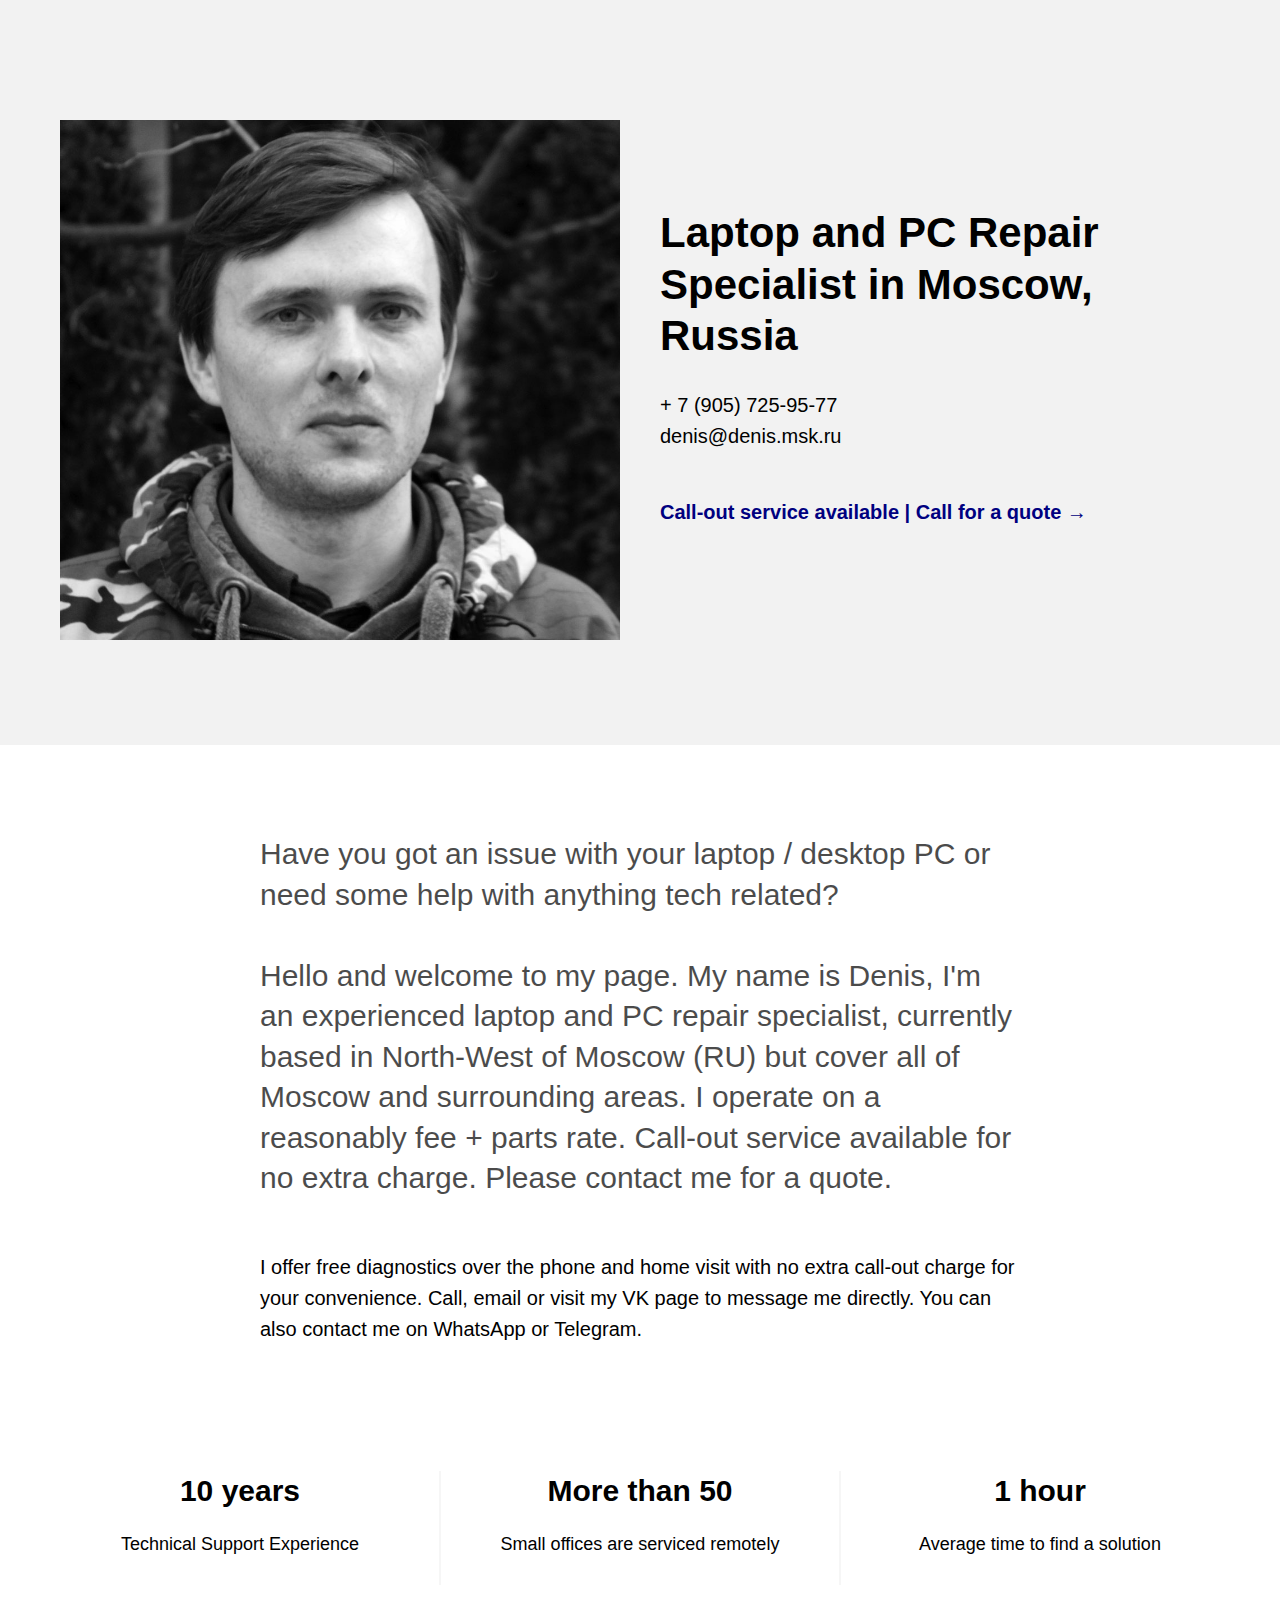
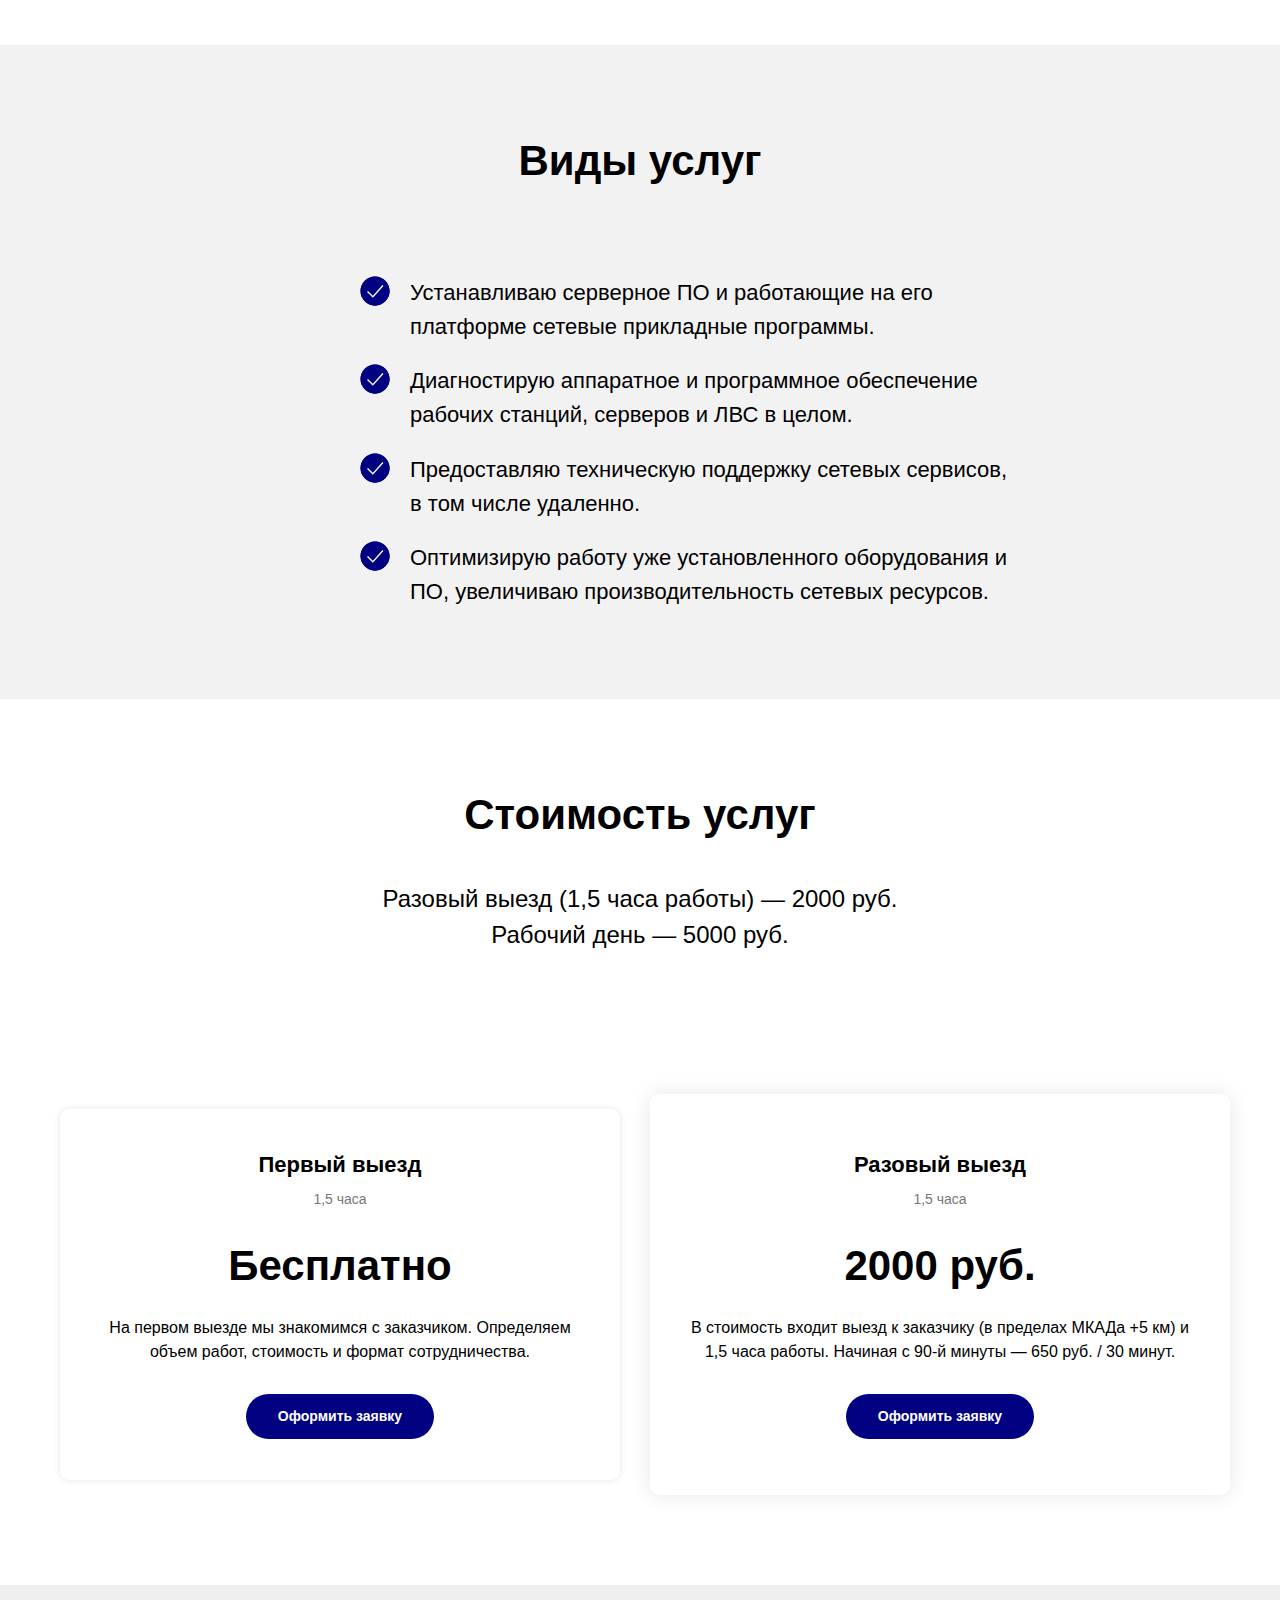
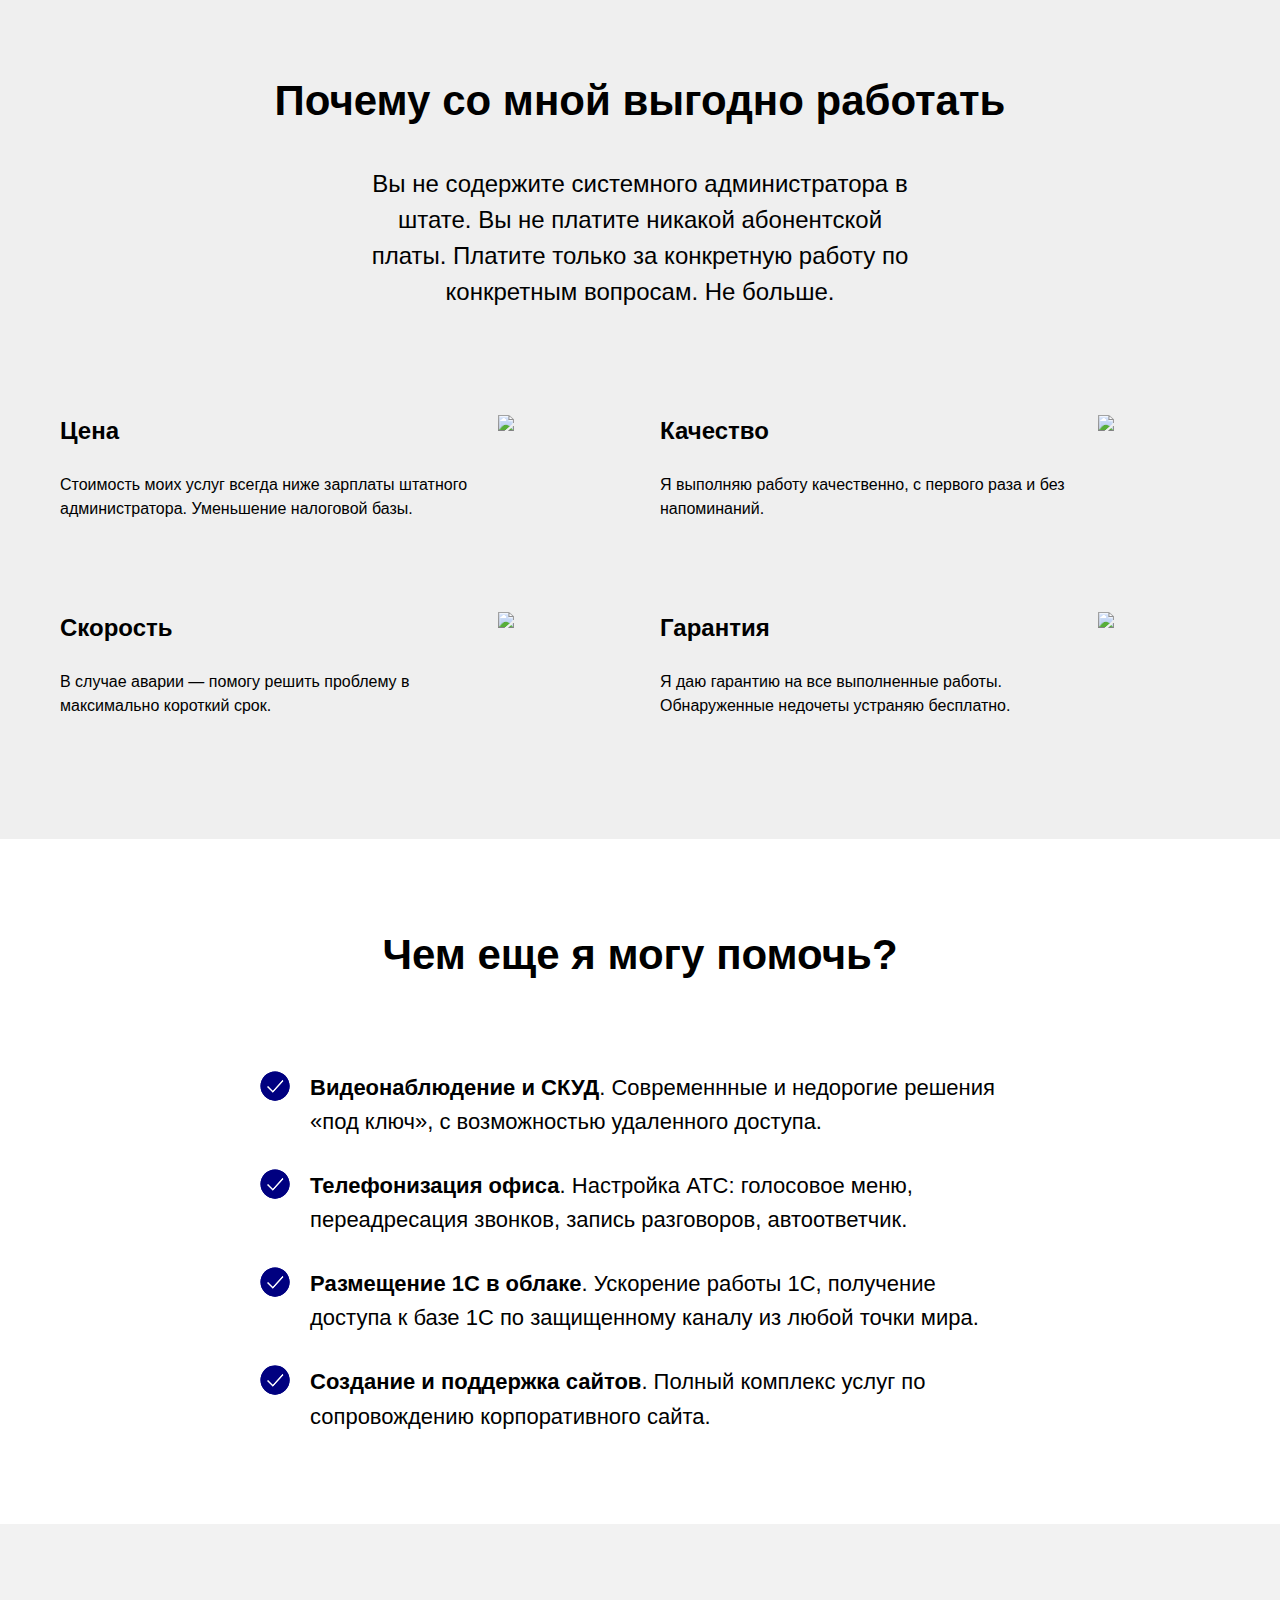
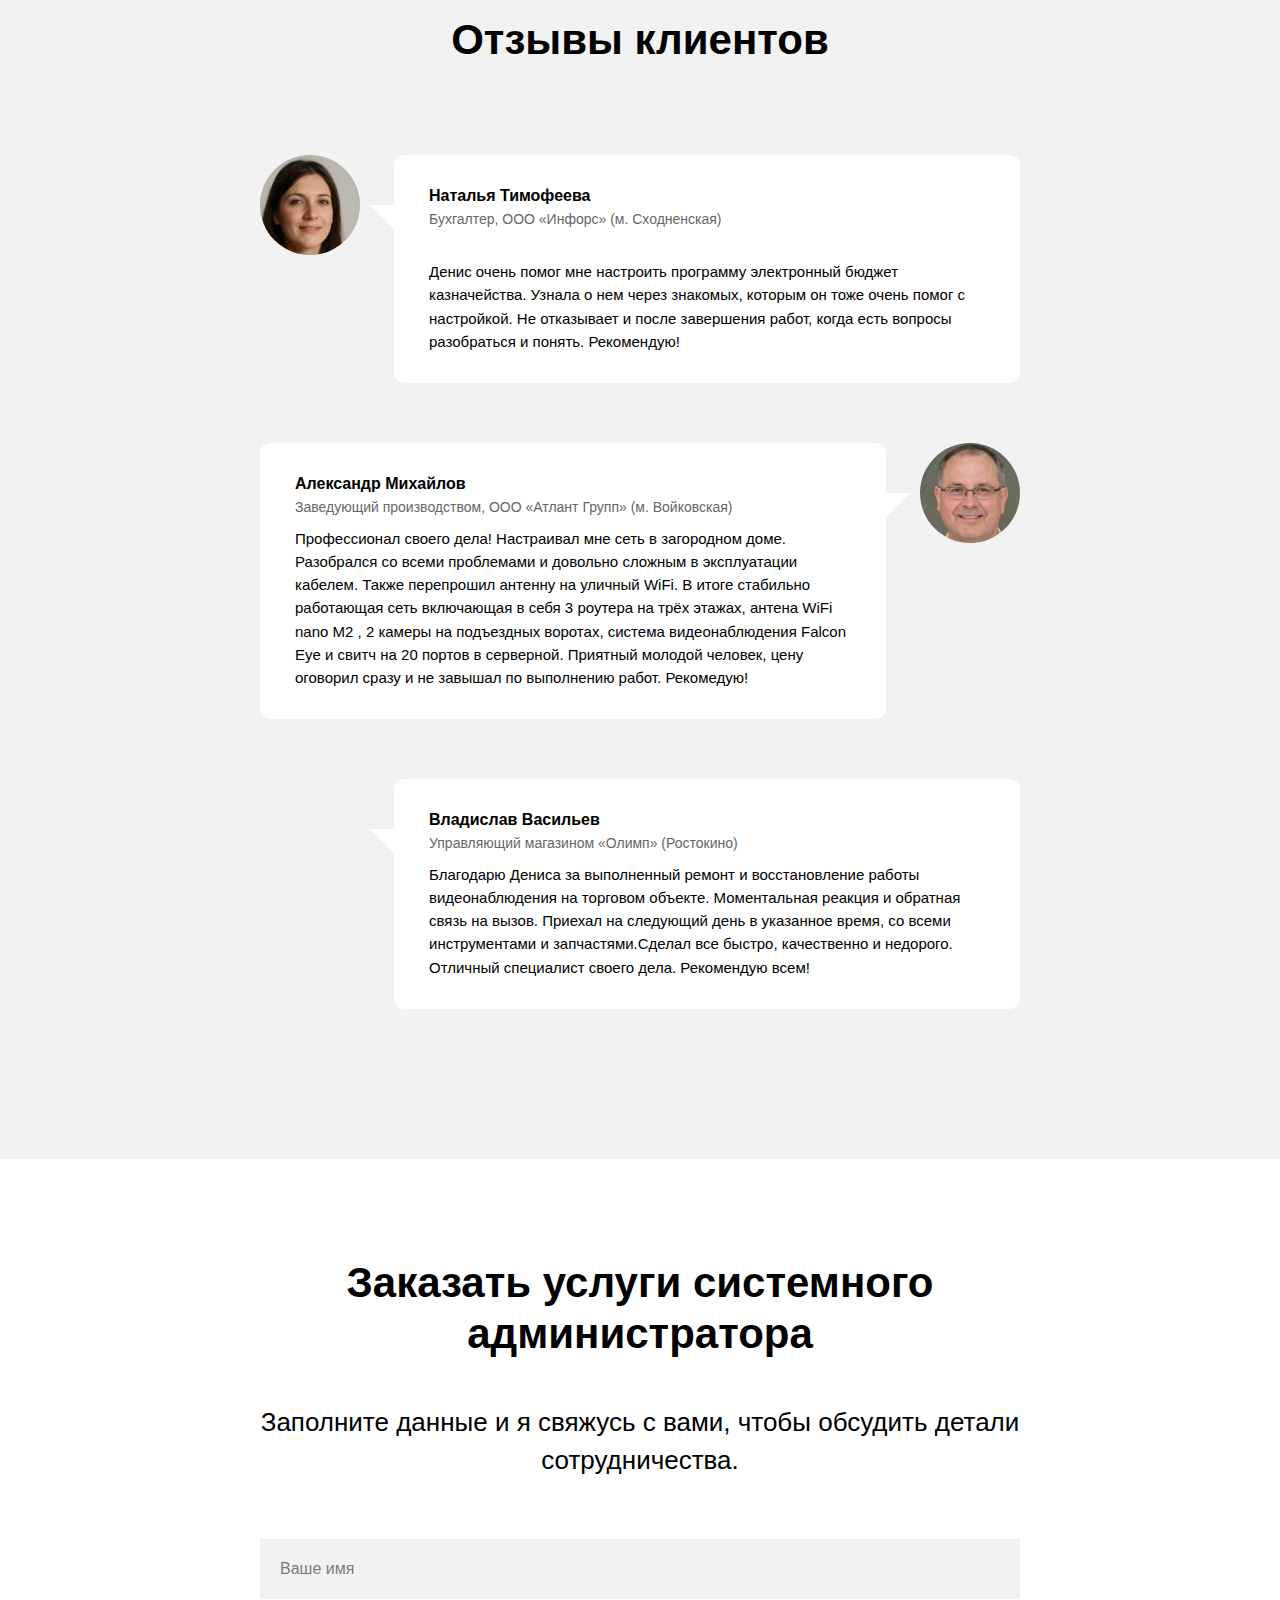
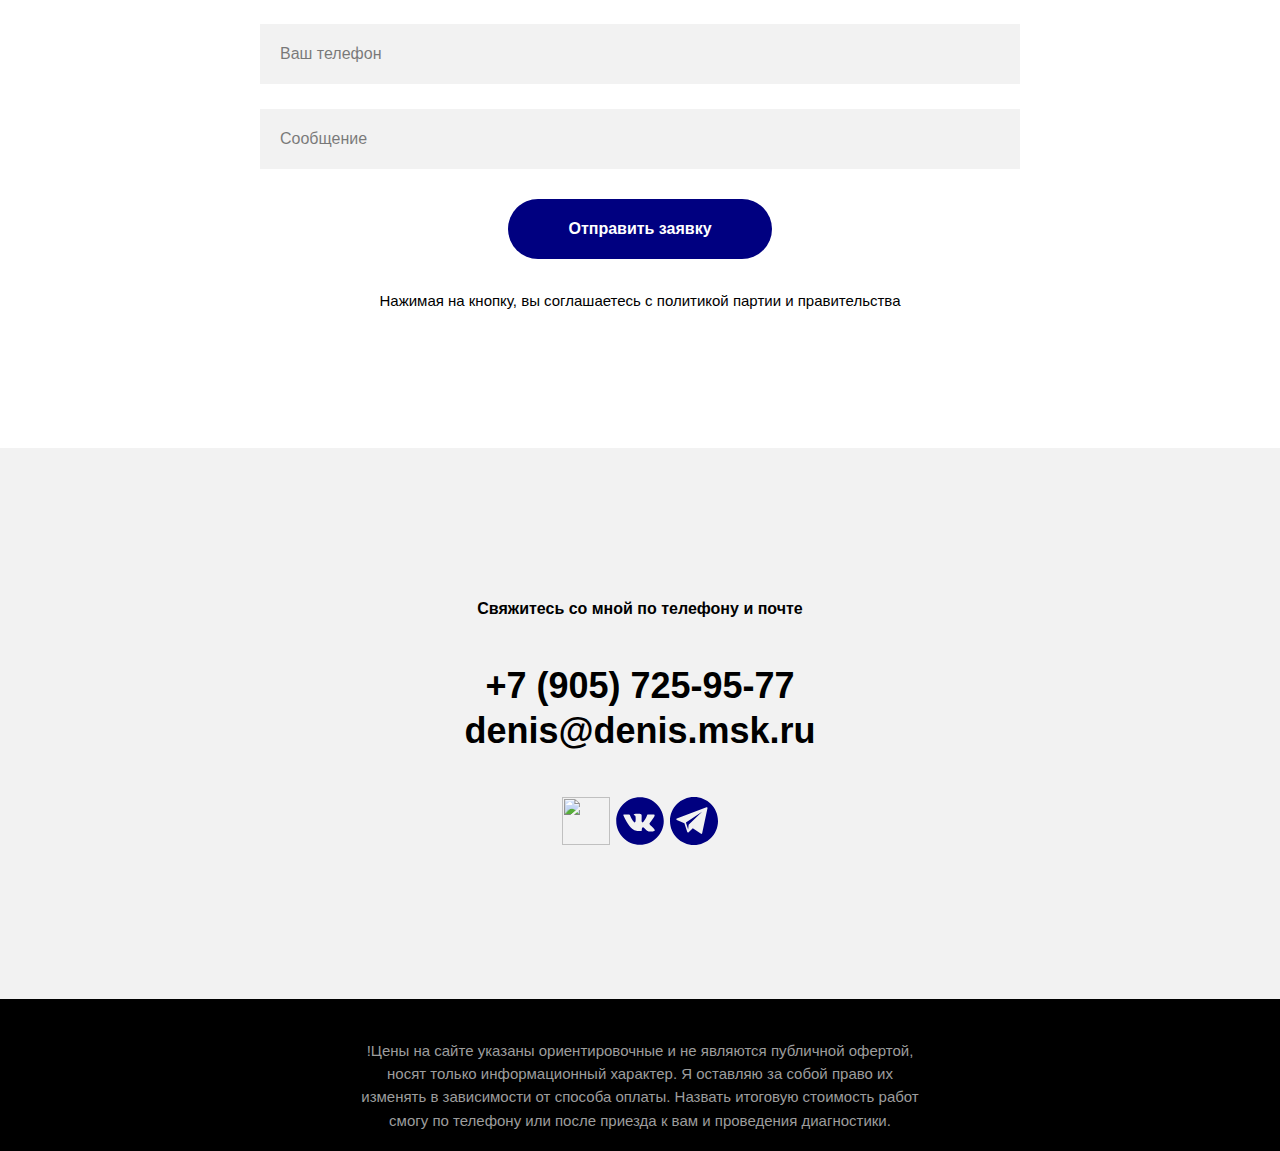
==== en/index.html @ 67f8041a "Update index.html" ====
<!DOCTYPE html>

<head>
  <meta charset="UTF-8">
  <meta http-equiv="Content-Type" content="text/html; charset=UTF-8">
  <meta name="viewport" content="width=device-width, initial-scale=1.0">
  <!--metatextblock-->
  <title>Laptop and PC Repair Specialist in Moscow, Russia</title>
  <meta name="description" content="Услуги системного администратора в Москве">
  <meta property="og:url" content="https://denis.msk.ru/">
  <meta property="og:title" content="Laptop and PC Repair Specialist in Moscow, Russia">
  <meta property="og:description" content="Your trustworthy computer repair specialist">
  <meta property="og:type" content="website">
  <meta property="og:image" content="/img/504xface.jpg">
  <link rel="canonical" href="https://denis.msk.ru/">
  <!--/metatextblock-->
  <meta property="fb:app_id" content="257953674358265">
  <meta name="format-detection" content="telephone=no">
  <meta http-equiv="x-dns-prefetch-control" content="on">
  <link rel="dns-prefetch" href="https://denis.msk.ru/">

  <link rel="shortcut icon" href="/img/favicon.ico" type="image/x-icon">
  <link rel="apple-touch-icon" sizes="57x57" href="/img/apple-icon-57x57.png">
  <link rel="apple-touch-icon" sizes="60x60" href="/img/apple-icon-60x60.png">
  <link rel="apple-touch-icon" sizes="72x72" href="/img/apple-icon-72x72.png">
  <link rel="apple-touch-icon" sizes="76x76" href="/img/apple-icon-76x76.png">
  <link rel="apple-touch-icon" sizes="114x114" href="/img/apple-icon-114x114.png">
  <link rel="apple-touch-icon" sizes="120x120" href="/img/apple-icon-120x120.png">
  <link rel="apple-touch-icon" sizes="144x144" href="/img/apple-icon-144x144.png">
  <link rel="apple-touch-icon" sizes="152x152" href="/img/apple-icon-152x152.png">
  <link rel="apple-touch-icon" sizes="180x180" href="/img/apple-icon-180x180.png">
  <link rel="icon" type="image/png" sizes="192x192"  href="/img/android-icon-192x192.png">
  <link rel="icon" type="image/png" sizes="32x32" href="/img/favicon-32x32.png">
  <link rel="icon" type="image/png" sizes="96x96" href="/img/favicon-96x96.png">
  <link rel="icon" type="image/png" sizes="16x16" href="/img/favicon-16x16.png">
  <link rel="manifest" href="/img/manifest.json">
  <meta name="msapplication-TileColor" content="#ffffff">
  <meta name="msapplication-TileImage" content="/img/ms-icon-144x144.png">
  <meta name="theme-color" content="#ffffff">
  <!-- Assets -->
  <link rel="stylesheet" href="/css/grid-3.0.min.css" type="text/css" media="all">
  <link rel="stylesheet" href="/css/blocks-2.12.css" type="text/css" media="all">
  <link rel="stylesheet" href="/css/animation-1.0.min.css" type="text/css" media="all">
  <link rel="stylesheet" href="/css/css.css" type="text/css" media="all">


</head>

<body class="t-body" style="margin: 0px;">
  <!--allrecords-->
  <div id="allrecords" class="t-records" data-hook="blocks-collection-content-node" data-blocks-animationoff="yes">
    <div id="rec157901418" class="r t-rec t-rec_pt_120 t-rec_pb_105" style="padding-top:120px;padding-bottom:105px;background-color:#f2f2f2; " data-record-type="480" data-bg-color="#f2f2f2">
      <!-- T480 -->
      <div style="width: 0; height: 0; overflow: hidden;">
        <div class="t480__sizer t-col t-col_6" data-auto-correct-mobile-width="false" style="height:55vh;"></div>
      </div>
      <div class="t480">
        <div class="t-container">
          <div class="t480__top t480__col t-col t-col_6 ">
            <div class="t480__blockimg t-bgimg loaded" data-original="/img/face.jpg" bgimgfield="img" style="background-image: url(&quot;/img/face.jpg&quot;); height: 520px;" src=""></div>
          </div>
          <div class="t480__col t-col t-col_6 ">
            <div class="t480__textwrapper t-align_left" style="height:55vh;">
              <div class="t480__content t-valign_middle">
                <div class="t480__title t-title t-title_xs " field="title" style="color:#000000;">Laptop and PC Repair Specialist in Moscow, Russia</div>
                <div class="t480__descr t-descr t-descr_md " field="descr" style="color:#000000;">+ 7 (905) 725-95-77
                  <br>denis@denis.msk.ru
                  <br>
                </div>
                <div class="t480__btn-container">
                  <div class="t480__btntext-wrapper"> <a href="#form" target="" class="t-btntext " style="color:#000080;">Call-out service available | Call for a quote</a> </div>
                </div>
              </div>
            </div>
          </div>
        </div>
      </div>
    </div>
    <div id="rec157901420" class="r t-rec t-rec_pt_90 t-rec_pb_45" style="padding-top:90px;padding-bottom:45px; " data-record-type="127">
      <!-- T119 -->
      <div class="t119">
        <div class="t-container ">
          <div class="t-col t-col_8 t-prefix_2">
            <div class="t119__preface t-descr t-opacity_70" style="opacity:0.70;" field="text">Have you got an issue with your laptop / desktop PC or need some help with anything tech related?<br><br>
              Hello and welcome to my page. My name is Denis, I'm an experienced laptop and PC repair specialist, сurrently based in North-West of Moscow (RU) but cover all of Moscow and surrounding areas.
              I operate on a reasonably fee + parts rate. Call-out service available for no extra charge. Please contact me for a quote.</div>
          </div>
        </div>
      </div>
    </div>
    <div id="rec157901421" class="r t-rec t-rec_pt_0 t-rec_pb_60" style="padding-top:0px;padding-bottom:60px; " data-record-type="106">
      <!-- T004 -->
      <div class="t004">
        <div class="t-container ">
          <div class="t-col t-col_8 t-prefix_2">
            <div field="text" class="t-text t-text_md " style=""> I offer free diagnostics over the phone and home visit with no extra call-out charge for your convenience.
              Call, email or visit my VK page to message me directly. You can also contact me on WhatsApp or Telegram.
              <br>
            </div>
          </div>
        </div>
      </div>
    </div>
    <div id="rec157901422" class="r t-rec t-rec_pt_60 t-rec_pb_60" style="padding-top:60px;padding-bottom:60px; " data-record-type="498">
      <!-- t498 -->
      <style type="text/css">
        @media screen and (max-width: 960px) {
          #rec157901422 .t498__line {
            height: ;
          }
        }
      </style>
      <div class="t498">
        <div class="t-container">
          <div class="t498__col t-col t-col_4 t-item" style="height: 114px;">
            <div class="t498__col-wrapper_fisrt t498__col-wrapper">
              <div class="t498__title t-name t-name_xl" style="font-size:30px;" field="title">10 years</div>
              <div class="t498__descr t-descr t-descr_sm" style="" field="descr">Technical Support Experience
                <br>
              </div>
            </div>
          </div>
          <div class="t498__col t-col t-col_4 t-item" style="height: 114px;">
            <div class="t498__line" style="width: ; background: ;"></div>
            <div class=" t498__col-wrapper">
              <div class="t498__title t-name t-name_xl" style="font-size:30px;" field="title2">More than 50</div>
              <div class="t498__descr t-descr t-descr_sm" style="" field="descr2">Small offices are serviced remotely
                <br>
              </div>
            </div>
          </div>
          <div class="t498__col t-col t-col_4 t-item" style="height: 114px;">
            <div class="t498__line" style="width: ; background: ;"></div>
            <div class=" t498__col-wrapper">
              <div class="t498__title t-name t-name_xl" style="font-size:30px;" field="title3">1 hour</div>
              <div class="t498__descr t-descr t-descr_sm" style="" field="descr3">Average time to find a solution
                <br>
              </div>
            </div>
          </div>
        </div>
      </div>
    </div>
    <div id="rec157901423" class="r t-rec t-rec_pt_90 t-rec_pb_90" style="padding-top:90px;padding-bottom:90px;background-color:#f2f2f2; " data-record-type="508" data-bg-color="#f2f2f2">
      <!-- t508 -->
      <div class="t508">
        <div class="t-section__container t-container">
          <div class="t-col t-col_12">
            <div class="t-section__topwrapper t-align_center">
              <div class="t-section__title t-title t-title_xs" field="btitle">Виды услуг</div>
            </div>
          </div>
        </div>
        <div class="t-container">
          <div class="t-col t-col_7 t-prefix_3 t-item">
            <div class="t-cell t-valign_top">
              <svg class="t508__checkmark" style="width:30px; height:30px;" fill="#000080" xmlns="http://www.w3.org/2000/svg" viewBox="0 0 100 100">
                <path d="M50.2 1.9C23.5 1.9 1.7 23.7 1.7 50.4s21.8 48.5 48.5 48.5 48.4-21.8 48.5-48.5c0-26.7-21.8-48.5-48.5-48.5zm-7.3 71.4L22.7 53.2l4.2-4.3 15.8 15.7 32.1-35.4 4.4 4-36.3 40.1z"></path>
                <path d="M50.2 1.9C23.5 1.9 1.7 23.7 1.7 50.4s21.8 48.5 48.5 48.5 48.4-21.8 48.5-48.5c0-26.7-21.8-48.5-48.5-48.5zm-7.3 71.4L22.7 53.2l4.2-4.3 15.8 15.7 32.1-35.4 4.4 4-36.3 40.1z"></path>
              </svg>
            </div>
            <div class="t508__textwrapper t-cell t-valign_top" style="padding-left:20px;">
              <div class="t-descr t-descr_sm" style="font-size:22px;" field="li_descr__1476889049104">Устанавливаю серверное ПО и работающие на его платформе сетевые прикладные программы.</div>
            </div>
          </div>
          <div class="t-clear t508__separator" style="margin-bottom:20px;"></div>
          <div class="t-col t-col_7 t-prefix_3 t-item">
            <div class="t-cell t-valign_top">
              <svg class="t508__checkmark" style="width:30px; height:30px;" fill="#000080" xmlns="http://www.w3.org/2000/svg" viewBox="0 0 100 100">
                <path d="M50.2 1.9C23.5 1.9 1.7 23.7 1.7 50.4s21.8 48.5 48.5 48.5 48.4-21.8 48.5-48.5c0-26.7-21.8-48.5-48.5-48.5zm-7.3 71.4L22.7 53.2l4.2-4.3 15.8 15.7 32.1-35.4 4.4 4-36.3 40.1z"></path>
                <path d="M50.2 1.9C23.5 1.9 1.7 23.7 1.7 50.4s21.8 48.5 48.5 48.5 48.4-21.8 48.5-48.5c0-26.7-21.8-48.5-48.5-48.5zm-7.3 71.4L22.7 53.2l4.2-4.3 15.8 15.7 32.1-35.4 4.4 4-36.3 40.1z"></path>
              </svg>
            </div>
            <div class="t508__textwrapper t-cell t-valign_top" style="padding-left:20px;">
              <div class="t-descr t-descr_sm" style="font-size:22px;" field="li_descr__1476889075209">Диагностирую аппаратное и программное обеспечение рабочих станций, серверов и ЛВС в целом.</div>
            </div>
          </div>
          <div class="t-clear t508__separator" style="margin-bottom:20px;"></div>
          <div class="t-col t-col_7 t-prefix_3 t-item">
            <div class="t-cell t-valign_top">
              <svg class="t508__checkmark" style="width:30px; height:30px;" fill="#000080" xmlns="http://www.w3.org/2000/svg" viewBox="0 0 100 100">
                <path d="M50.2 1.9C23.5 1.9 1.7 23.7 1.7 50.4s21.8 48.5 48.5 48.5 48.4-21.8 48.5-48.5c0-26.7-21.8-48.5-48.5-48.5zm-7.3 71.4L22.7 53.2l4.2-4.3 15.8 15.7 32.1-35.4 4.4 4-36.3 40.1z"></path>
                <path d="M50.2 1.9C23.5 1.9 1.7 23.7 1.7 50.4s21.8 48.5 48.5 48.5 48.4-21.8 48.5-48.5c0-26.7-21.8-48.5-48.5-48.5zm-7.3 71.4L22.7 53.2l4.2-4.3 15.8 15.7 32.1-35.4 4.4 4-36.3 40.1z"></path>
              </svg>
            </div>
            <div class="t508__textwrapper t-cell t-valign_top" style="padding-left:20px;">
              <div class="t-descr t-descr_sm" style="font-size:22px;" field="li_descr__1476889079427">Предоставляю техническую поддержку сетевых сервисов, в том числе удаленно.</div>
            </div>
          </div>
          <div class="t-clear t508__separator" style="margin-bottom:20px;"></div>
          <div class="t-col t-col_7 t-prefix_3 t-item">
            <div class="t-cell t-valign_top">
              <svg class="t508__checkmark" style="width:30px; height:30px;" fill="#000080" xmlns="http://www.w3.org/2000/svg" viewBox="0 0 100 100">
                <path d="M50.2 1.9C23.5 1.9 1.7 23.7 1.7 50.4s21.8 48.5 48.5 48.5 48.4-21.8 48.5-48.5c0-26.7-21.8-48.5-48.5-48.5zm-7.3 71.4L22.7 53.2l4.2-4.3 15.8 15.7 32.1-35.4 4.4 4-36.3 40.1z"></path>
                <path d="M50.2 1.9C23.5 1.9 1.7 23.7 1.7 50.4s21.8 48.5 48.5 48.5 48.4-21.8 48.5-48.5c0-26.7-21.8-48.5-48.5-48.5zm-7.3 71.4L22.7 53.2l4.2-4.3 15.8 15.7 32.1-35.4 4.4 4-36.3 40.1z"></path>
              </svg>
            </div>
            <div class="t508__textwrapper t-cell t-valign_top" style="padding-left:20px;">
              <div class="t-descr t-descr_sm" style="font-size:22px;" field="li_descr__1476889085397">Оптимизирую работу уже установленного оборудования и ПО, увеличиваю производительность сетевых ресурсов.</div>
            </div>
          </div>
        </div>
      </div>
    </div>
    <div id="rec157901424" class="r t-rec t-rec_pt_90 t-rec_pb_90" style="padding-top:90px;padding-bottom:90px; " data-animationappear="off" data-record-type="599">
      <!-- T599 -->
      <div class="t599">
        <div class="t-section__container t-container">
          <div class="t-col t-col_12">
            <div class="t-section__topwrapper t-align_center">
              <div class="t-section__title t-title t-title_xs" field="btitle">Стоимость услуг</div>
              <div class="t-section__descr t-descr t-descr_xl t-margin_auto" field="bdescr">Разовый выезд (1,5 часа работы) — 2000 руб.
                <br>Рабочий день — 5000 руб.
                <br>
                <br>
              </div>
            </div>
          </div>
        </div>
        <div class="t-container t599__withfeatured">
          <div class="t599__col t-col t-col_6 t-align_center ">
            <div class="t599__content" style="border: 1px solid #ffffff; background-color: #ffffff; border-radius: 9px;box-shadow: 0px 0px 7px 0px rgba(0, 0, 0, 0.10);">
              <div class="t599__title t-name t-name_lg" field="title" style="height: 29px;">Первый выезд</div>
              <div class="t599__subtitle t-descr t-descr_xxs" field="subtitle" style="height: 21px;">1,5 часа
                <br>
              </div>
              <div class="t599__price t-title t-title_xs" field="price" style="height: 51px;">Бесплатно</div>
              <div class="t599__descr t-descr t-descr_xs" field="descr" style="height: 48px;">На первом выезде мы знакомимся с заказчиком. Определяем объем работ, стоимость и формат сотрудничества.
                <br>
              </div>
              <a href="" target="_blank" class="t599__btn t-btn t-btn_sm" style="color:#ffffff;background-color:#000080;border-radius:50px; -moz-border-radius:50px; -webkit-border-radius:50px;">
                <table style="width:100%; height:100%;">
                  <tbody>
                    <tr>
                      <td>Оформить заявку</td>
                    </tr>
                  </tbody>
                </table>
              </a>
            </div>
          </div>
          <div class="t599__col t-col t-col_6 t-align_center t599__featured">
            <div class="t599__content" style="border: 1px solid #ffffff; background-color: #ffffff; border-radius: 9px;box-shadow: 0px 0px 7px 0px rgba(0, 0, 0, 0.10);">
              <div class="t599__title t-name t-name_lg" field="title2" style="height: 29px;">Разовый выезд</div>
              <div class="t599__subtitle t-descr t-descr_xxs" field="subtitle2" style="height: 21px;">1,5 часа
                <br>
              </div>
              <div class="t599__price t-title t-title_xs" field="price2" style="height: 51px;">2000 руб.</div>
              <div class="t599__descr t-descr t-descr_xs" field="descr2" style="height: 48px;">В стоимость входит выезд к заказчику (в пределах МКАДа +5 км) и 1,5 часа работы. Начиная с 90-й минуты — 650 руб. / 30 минут.</div>
              <a href="" target="" class="t599__btn t-btn t-btn_sm" style="color:#ffffff;background-color:#000080;border-radius:50px; -moz-border-radius:50px; -webkit-border-radius:50px;">
                <table style="width:100%; height:100%;">
                  <tbody>
                    <tr>
                      <td>Оформить заявку</td>
                    </tr>
                  </tbody>
                </table>
              </a>
            </div>
          </div>
        </div>
      </div>
      <style type="text/css">
        #rec157901424 .t599__featured .t599__content {
          box-shadow: 0px 0px 20px 0px rgba(0, 0, 0, 0.10) !important;
        }
      </style>
    </div>
    <div id="rec158198290" class="r t-rec t-rec_pt_90 t-rec_pb_120" style="padding-top:90px;padding-bottom:120px;background-color:#efefef; " data-record-type="499" data-bg-color="#efefef">
      <!-- t499 -->
      <div class="t499">
        <div class="t-section__container t-container">
          <div class="t-col t-col_12">
            <div class="t-section__topwrapper t-align_center">
              <div class="t-section__title t-title t-title_xs" field="btitle">Почему со мной выгодно работать</div>
              <div class="t-section__descr t-descr t-descr_xl t-margin_auto" field="bdescr">Вы не содержите системного администратора в штате. Вы не платите никакой абонентской платы. Платите только за конкретную работу по конкретным вопросам. Не больше.</div>
            </div>
          </div>
        </div>
        <div class="t499__container t-container">
          <div class="t499__col t-col t-col_6 t-item"><img src="store_cost.svg" class="t499__img t-img loading" imgfield="li_img__1476970720067">
            <div class="t499__title t-name t-name_xl" style="" field="li_title__1476970720067">Цена</div>
            <div class="t499__blockdescr t-descr t-descr_xs" style="" field="li_descr__1476970720067">Стоимость моих услуг всегда ниже зарплаты штатного администратора. Уменьшение налоговой базы.</div>
          </div>
          <div class="t499__col t-col t-col_6 t-item"><img src="2web_star.svg" class="t499__img t-img loading" imgfield="li_img__1476970706605">
            <div class="t499__title t-name t-name_xl" style="" field="li_title__1476970706605">Качество</div>
            <div class="t499__blockdescr t-descr t-descr_xs" style="" field="li_descr__1476970706605">Я выполняю работу качественно, с первого раза и без напоминаний.</div>
          </div>
          <div class="t-clear t499__separator" style=""></div>
          <div class="t499__col t-col t-col_6 t-item"><img src="2web_speed.svg" class="t499__img t-img loading" imgfield="li_img__1476970709971">
            <div class="t499__title t-name t-name_xl" style="" field="li_title__1476970709971">Скорость</div>
            <div class="t499__blockdescr t-descr t-descr_xs" style="" field="li_descr__1476970709971">В случае аварии — помогу решить проблему в максимально короткий срок.</div>
          </div>
          <div class="t499__col t-col t-col_6 t-item"><img src="guarantee.svg" class="t499__img t-img loading" imgfield="li_img__1476970723554">
            <div class="t499__title t-name t-name_xl" style="" field="li_title__1476970723554">Гарантия</div>
            <div class="t499__blockdescr t-descr t-descr_xs" style="" field="li_descr__1476970723554">Я даю гарантию на все выполненные работы. Обнаруженные недочеты устраняю бесплатно.</div>
          </div>
        </div>
      </div>
    </div>
    <div id="rec157901427" class="r t-rec t-rec_pt_90 t-rec_pb_90" style="padding-top:90px;padding-bottom:90px; " data-record-type="508">
      <!-- t508 -->
      <div class="t508">
        <div class="t-section__container t-container">
          <div class="t-col t-col_12">
            <div class="t-section__topwrapper t-align_center">
              <div class="t-section__title t-title t-title_xs" field="btitle">Чем еще я могу помочь?</div>
            </div>
          </div>
        </div>
        <div class="t-container">
          <div class="t-col t-col_8 t-prefix_2 t-item">
            <div class="t-cell t-valign_top">
              <svg class="t508__checkmark" style="width:30px; height:30px;" fill="#000080" xmlns="http://www.w3.org/2000/svg" viewBox="0 0 100 100">
                <path d="M50.2 1.9C23.5 1.9 1.7 23.7 1.7 50.4s21.8 48.5 48.5 48.5 48.4-21.8 48.5-48.5c0-26.7-21.8-48.5-48.5-48.5zm-7.3 71.4L22.7 53.2l4.2-4.3 15.8 15.7 32.1-35.4 4.4 4-36.3 40.1z"></path>
                <path d="M50.2 1.9C23.5 1.9 1.7 23.7 1.7 50.4s21.8 48.5 48.5 48.5 48.4-21.8 48.5-48.5c0-26.7-21.8-48.5-48.5-48.5zm-7.3 71.4L22.7 53.2l4.2-4.3 15.8 15.7 32.1-35.4 4.4 4-36.3 40.1z"></path>
              </svg>
            </div>
            <div class="t508__textwrapper t-cell t-valign_top" style="padding-left:20px;">
              <div class="t-descr t-descr_sm" style="font-size:22px;" field="li_descr__1476889049104"><strong>Видеонаблюдение и СКУД</strong>. Современнные и недорогие решения «под ключ», с возможностью удаленного доступа.</div>
            </div>
          </div>
          <div class="t-clear t508__separator" style="margin-bottom:30px;"></div>
          <div class="t-col t-col_8 t-prefix_2 t-item">
            <div class="t-cell t-valign_top">
              <svg class="t508__checkmark" style="width:30px; height:30px;" fill="#000080" xmlns="http://www.w3.org/2000/svg" viewBox="0 0 100 100">
                <path d="M50.2 1.9C23.5 1.9 1.7 23.7 1.7 50.4s21.8 48.5 48.5 48.5 48.4-21.8 48.5-48.5c0-26.7-21.8-48.5-48.5-48.5zm-7.3 71.4L22.7 53.2l4.2-4.3 15.8 15.7 32.1-35.4 4.4 4-36.3 40.1z"></path>
                <path d="M50.2 1.9C23.5 1.9 1.7 23.7 1.7 50.4s21.8 48.5 48.5 48.5 48.4-21.8 48.5-48.5c0-26.7-21.8-48.5-48.5-48.5zm-7.3 71.4L22.7 53.2l4.2-4.3 15.8 15.7 32.1-35.4 4.4 4-36.3 40.1z"></path>
              </svg>
            </div>
            <div class="t508__textwrapper t-cell t-valign_top" style="padding-left:20px;">
              <div class="t-descr t-descr_sm" style="font-size:22px;" field="li_descr__1476889075209"><strong>Телефонизация офиса</strong>. Настройка АТС: голосовое меню, переадресация звонков, запись разговоров, автоответчик.</div>
            </div>
          </div>
          <div class="t-clear t508__separator" style="margin-bottom:30px;"></div>
          <div class="t-col t-col_8 t-prefix_2 t-item">
            <div class="t-cell t-valign_top">
              <svg class="t508__checkmark" style="width:30px; height:30px;" fill="#000080" xmlns="http://www.w3.org/2000/svg" viewBox="0 0 100 100">
                <path d="M50.2 1.9C23.5 1.9 1.7 23.7 1.7 50.4s21.8 48.5 48.5 48.5 48.4-21.8 48.5-48.5c0-26.7-21.8-48.5-48.5-48.5zm-7.3 71.4L22.7 53.2l4.2-4.3 15.8 15.7 32.1-35.4 4.4 4-36.3 40.1z"></path>
                <path d="M50.2 1.9C23.5 1.9 1.7 23.7 1.7 50.4s21.8 48.5 48.5 48.5 48.4-21.8 48.5-48.5c0-26.7-21.8-48.5-48.5-48.5zm-7.3 71.4L22.7 53.2l4.2-4.3 15.8 15.7 32.1-35.4 4.4 4-36.3 40.1z"></path>
              </svg>
            </div>
            <div class="t508__textwrapper t-cell t-valign_top" style="padding-left:20px;">
              <div class="t-descr t-descr_sm" style="font-size:22px;" field="li_descr__1476889079427"><strong>Размещение 1С в облаке</strong>. Ускорение работы 1С, получение доступа к базе 1С по защищенному каналу из любой точки мира.</div>
            </div>
          </div>
          <div class="t-clear t508__separator" style="margin-bottom:30px;"></div>
          <div class="t-col t-col_8 t-prefix_2 t-item">
            <div class="t-cell t-valign_top">
              <svg class="t508__checkmark" style="width:30px; height:30px;" fill="#000080" xmlns="http://www.w3.org/2000/svg" viewBox="0 0 100 100">
                <path d="M50.2 1.9C23.5 1.9 1.7 23.7 1.7 50.4s21.8 48.5 48.5 48.5 48.4-21.8 48.5-48.5c0-26.7-21.8-48.5-48.5-48.5zm-7.3 71.4L22.7 53.2l4.2-4.3 15.8 15.7 32.1-35.4 4.4 4-36.3 40.1z"></path>
                <path d="M50.2 1.9C23.5 1.9 1.7 23.7 1.7 50.4s21.8 48.5 48.5 48.5 48.4-21.8 48.5-48.5c0-26.7-21.8-48.5-48.5-48.5zm-7.3 71.4L22.7 53.2l4.2-4.3 15.8 15.7 32.1-35.4 4.4 4-36.3 40.1z"></path>
              </svg>
            </div>
            <div class="t508__textwrapper t-cell t-valign_top" style="padding-left:20px;">
              <div class="t-descr t-descr_sm" style="font-size:22px;" field="li_descr__1476889085397"><strong>Создание и поддержка сайтов</strong>. Полный комплекс услуг по сопровождению корпоративного сайта.</div>
            </div>
          </div>
        </div>
      </div>
    </div>
    <div id="rec157901428" class="r t-rec t-rec_pt_90 t-rec_pb_90" style="padding-top:90px;padding-bottom:90px;background-color:#f2f2f2; " data-record-type="530" data-bg-color="#f2f2f2">
      <!-- t530 -->
      <div class="t530">
        <div class="t-section__container t-container">
          <div class="t-col t-col_12">
            <div class="t-section__topwrapper t-align_center">
              <div class="t-section__title t-title t-title_xs" field="btitle">Отзывы клиентов</div>
            </div>
          </div>
        </div>
        <div class="t530__container t-container">
          <div class="t530__col t-col t-col_8 t-prefix_2">
            <div class="t-cell t-valign_top">
              <div class="t530__bgimg t-bgimg loaded" data-original="/img/person0.jpg" bgimgfield="li_img__1478014691630" style="background-image: url(&quot;/img/person0.jpg&quot;);" src="">
                <div class="t530__bubble-tail" style="border-color: #ffffff #ffffff transparent transparent;"></div>
              </div>
            </div>
            <div class="t530__cell t-cell t-valign_top">
              <div class="t530__bubble t530__bubble_left" style="background: #ffffff; ">
                <div class="t530__name t-name t-name_xs" field="li_title__1478014691630" style=" ">Наталья Тимофеева</div>
                <div class="t530__descr t-descr t-descr_xxs" field="li_descr__1478014691630" style=" ">Бухгалтер, ООО «Инфорс» (м. Сходненская)
                  <br>
                  <br>
                </div>
                <div class="t530__text t-text t-text_xs" field="li_text__1478014691630" style=" ">Денис очень помог мне настроить программу электронный бюджет казначейства. Узнала о нем через знакомых, которым он тоже очень помог с настройкой. Не отказывает и после завершения работ, когда есть вопросы разобраться и понять. Рекомендую!</div>
              </div>
            </div>
          </div>
          <div class="t530__separator t-clear" style=""></div>
          <div class="t530__col t-col t-col_8 t-prefix_2">
            <div class="t530__cell t530__cell_right t-cell t-valign_top">
              <div class="t530__bubble t530__bubble_right" style="background: #ffffff; ">
                <div class="t530__name t-name t-name_xs" field="li_title__1478014727987" style=" ">Александр Михайлов</div>
                <div class="t530__descr t-descr t-descr_xxs" field="li_descr__1478014727987" style=" ">Заведующий производством, ООО «Атлант Групп» (м. Войковская)</div>
                <div class="t530__text t-text t-text_xs" field="li_text__1478014727987" style=" ">Профессионал своего дела! Настраивал мне сеть в загородном доме. Разобрался со всеми проблемами и довольно сложным в эксплуатации кабелем. Также перепрошил антенну на уличный WiFi. В итоге стабильно работающая сеть включающая в себя 3 роутера на трёх этажах, антена WiFi nano M2 , 2 камеры на подъездных воротах, система видеонаблюдения Falcon Eye и свитч на 20 портов в серверной. Приятный молодой человек, цену оговорил сразу и не завышал по выполнению работ. Рекомедую!</div>
              </div>
            </div>
            <div class="t-cell t-valign_top">
              <div class="t530__bgimg t-bgimg loaded" data-original="/img/person1.jpg" bgimgfield="li_img__1478014727987" style="background-image: url(&quot;/img/person1.jpg&quot;);" src="">
                <div class="t530__bubble-tail_right" style="border-color: #ffffff transparent transparent #ffffff;"></div>
              </div>
            </div>
          </div>
          <div class="t530__separator t-clear" style=""></div>
          <div class="t530__col t-col t-col_8 t-prefix_2">
            <div class="t-cell t-valign_top">
              <div class="t530__bgimg t-bgimg loaded" data-original="img/person2.jpg" bgimgfield="li_img__1478014761774" style="background-image: url(&quot;img/person2.jpg&quot;);" src="">
                <div class="t530__bubble-tail" style="border-color: #ffffff #ffffff transparent transparent;"></div>
              </div>
            </div>
            <div class="t530__cell t-cell t-valign_top">
              <div class="t530__bubble t530__bubble_left" style="background: #ffffff; ">
                <div class="t530__name t-name t-name_xs" field="li_title__1478014761774" style=" ">Владислав Васильев</div>
                <div class="t530__descr t-descr t-descr_xxs" field="li_descr__1478014761774" style=" ">Управляющий магазином «Олимп» (Ростокино)
                  <br>
                </div>
                <div class="t530__text t-text t-text_xs" field="li_text__1478014761774" style=" ">Благодарю Дениса за выполненный ремонт и восстановление работы видеонаблюдения на торговом объекте. Моментальная реакция и обратная связь на вызов. Приехал на следующий день в указанное время, со всеми инструментами и запчастями.Сделал все быстро, качественно и недорого. Отличный специалист своего дела. Рекомендую всем!</div>
              </div>
            </div>
          </div>
          <div class="t530__separator t-clear" style=""></div>
        </div>
      </div>
      <style>
        .t-review-social-links {
          line-height: 0px;
        }

        .t-review-social-links__wrapper {
          display: -webkit-box;
          display: -ms-flexbox;
          display: flex;
          -webkit-box-align: center;
          -ms-flex-align: center;
          align-items: center;
          -ms-flex-wrap: wrap;
          flex-wrap: wrap;
          width: auto;
        }

        .t-review-social-links {
          margin-top: 15px;
        }

        .t-review-social-links__item {
          padding: 0px 4px;
        }

        .t-review-social-links__item svg {
          width: 20px;
          height: 20px;
        }

        .t-review-social-links__wrapper_round .t-review-social-links__item svg {
          width: 23px;
          height: 23px;
        }

        .t-review-social-links__item:first-child {
          padding-left: 0px;
        }

        @media screen and (max-width: 960px) {
          .t-review-social-links__item {
            margin-bottom: 3px;
          }
        }

        @media screen and (max-width: 640px) {
          .t-review-social-links {
            margin-top: 13px;
          }
          .t-review-social-links__item {
            padding: 0px 3px;
          }
          .t-review-social-links__item svg {
            width: 17px;
            height: 17px;
          }
          .t-review-social-links__wrapper_round .t-review-social-links__item svg {
            width: 20px;
            height: 20px;
          }
        }
      </style>
      <style>
        @media screen and (max-width: 640px) {
          .t530 .t-review-social-links {
            margin-top: 10px;
          }
          .t530 .t-review-social-links__wrapper_round .t-review-social-links__item svg {
            width: 17px;
            height: 17px;
          }
        }
      </style>
    </div>
    <div id="rec157901419" class="r t-rec" style=" " data-record-type="215">
      <a name="form" style="font-size:0;"></a>
    </div>
    <div id="rec157901429" class="r t-rec t-rec_pt_90 t-rec_pb_60" style="padding-top:90px;padding-bottom:60px; " data-record-type="255">
      <!-- T225 -->
      <div class="t225">
        <div class="t-container t-align_center">
          <div class="t-col t-col_8 t-prefix_2">
            <div class="t225__title t-title t-title_md" field="title" style="font-size:42px;">Заказать услуги системного администратора</div>
            <div class="t225__descr t-descr t-descr_xxl" field="descr" style="font-size:26px;">Заполните данные и я свяжусь с вами, чтобы обсудить детали сотрудничества.</div>
          </div>
        </div>
      </div>
    </div>
    <div id="rec157901430" class="r t-rec t-rec_pt_0 t-rec_pb_135" style="padding-top:0px;padding-bottom:135px; " data-animationappear="off" data-record-type="678">
      <!-- t678 -->
      <div class="t678 ">
        <div class="t-container">
          <div class="t-col t-col_8 t-prefix_2">
            <div>
              <form id="gform" name="gform" enctype="text/plain" role="form" action="https://docs.google.com/forms/d/e/1FAIpQLSdv6c-xOmQIqO3PUkEKfQnU-Lre42WpaSdjJOyY8eUmz9irmQ/formResponse?" target="hidden_iframe" onsubmit="submitted=true;" data-formactiontype="0" >
                <!-- NO ONE SERVICES CONNECTED -->
                <div class="js-successbox t-form__successbox t-text t-text_md" style="display:none;"></div>
                <div class="t-form__inputsbox">
                  <div class="t-input-group t-input-group_nm" data-input-lid="1493283059688">
                    <div class="t-input-block">
                      <input type="text" name="entry.1000005" id="entry.1000005" data-required="false" class="t-input js-tilda-rule " value="" placeholder="Ваше имя" style="color:#000000; border:0px solid #000; background-color:#f2f2f2; ">
                      <div class="t-input-error"></div>
                    </div>
                  </div>
                  <div class="t-input-group t-input-group_ph" data-input-lid="1494858943227">
                    <div class="t-input-block">
                      <input type="text" name="entry.1390687360" id="entry.1390687360" data-required="false" class="t-input js-tilda-rule " value="" placeholder="Ваш телефон" style="color:#000000; border:0px solid #000; background-color:#f2f2f2; ">
                      <div class="t-input-error"></div>
                    </div>
                  </div>
                  <div class="t-input-group t-input-group_in" data-input-lid="1495027254430">
                    <div class="t-input-block">
                      <input type="text" name="entry.1782172516" id="entry.1782172516" data-required="false" class="t-input js-tilda-rule " value="" placeholder="Сообщение" style="color:#000000; border:0px solid #000; background-color:#f2f2f2; ">
                      <div class="t-input-error"></div>
                    </div>
                  </div>
                  <div class="t-form__errorbox-middle" data-callme-result>
                    <div class="js-errorbox-all t-form__errorbox-wrapper" style="display:none;">
                      <div class="t-form__errorbox-text t-text t-text_md">
                        <p class="t-form__errorbox-item js-rule-error js-rule-error-all"></p>
                        <p class="t-form__errorbox-item js-rule-error js-rule-error-req"></p>
                        <p class="t-form__errorbox-item js-rule-error js-rule-error-email"></p>
                        <p class="t-form__errorbox-item js-rule-error js-rule-error-name"></p>
                        <p class="t-form__errorbox-item js-rule-error js-rule-error-phone"></p>
                        <p class="t-form__errorbox-item js-rule-error js-rule-error-minlength"></p>
                        <p class="t-form__errorbox-item js-rule-error js-rule-error-string"></p>
                      </div>
                    </div>
                  </div>
                  <div class="t-form__submit">
                    <input type="submit" value="Отправить заявку" class="t-submit" style="color:#ffffff;background-color:#000080;border-radius:50px; -moz-border-radius:50px; -webkit-border-radius:50px;">
                  </div>
                </div>
                <div class="t-form__errorbox-bottom">


                  <div class="js-errorbox-all t-form__errorbox-wrapper" style="display:none;">
                    <div class="t-form__errorbox-text t-text t-text_md">
                      <script src="https://ajax.googleapis.com/ajax/libs/jquery/3.4.1/jquery.min.js">
                      <script type="text/javascript">var submitted=false;</script>
                      <script type="text/javascript">
                        $('#gform').on('submit', function(e) {
                        $('#gform *').fadeOut(2000);
                        $('#gform').prepend('Ваша заявка принята в обработку...');
                        });
                      </script>
                    </div>
                  </div>
                </div>
                <div style="position: absolute; left: -5000px; bottom:0;">
                  <input type="text" name="form-spec-comments" value="Its good" class="js-form-spec-comments" tabindex="-1">
                </div>

              </form>
              <style>
                #rec157901430 input::-webkit-input-placeholder {
                  color: #000000;
                  opacity: 0.5;
                }

                #rec157901430 input::-moz-placeholder {
                  color: #000000;
                  opacity: 0.5;
                }

                #rec157901430 input:-moz-placeholder {
                  color: #000000;
                  opacity: 0.5;
                }

                #rec157901430 input:-ms-input-placeholder {
                  color: #000000;
                  opacity: 0.5;
                }

                #rec157901430 textarea::-webkit-input-placeholder {
                  color: #000000;
                  opacity: 0.5;
                }

                #rec157901430 textarea::-moz-placeholder {
                  color: #000000;
                  opacity: 0.5;
                }

                #rec157901430 textarea:-moz-placeholder {
                  color: #000000;
                  opacity: 0.5;
                }

                #rec157901430 textarea:-ms-input-placeholder {
                  color: #000000;
                  opacity: 0.5;
                }
              </style>
            </div>
            <div class="t678__form-bottom-text t-text t-text_xs" field="text">Нажимая на кнопку, вы соглашаетесь с политикой партии и правительства</div>
          </div>
        </div>
      </div>
      <style>
        #rec157901430 .t-btn[data-btneffects-first],
        #rec157901430 .t-btn[data-btneffects-second],
        #rec157901430 .t-submit[data-btneffects-first],
        #rec157901430 .t-submit[data-btneffects-second] {
          position: relative;
          overflow: hidden;
          -webkit-transform: translate3d(0, 0, 0);
          transform: translate3d(0, 0, 0);
        }
      </style>
    </div>
    <div id="rec157901431" class="r t-rec t-rec_pt_150 t-rec_pb_150" style="padding-top:150px;padding-bottom:150px;background-color:#f2f2f2; " data-record-type="551" data-bg-color="#f2f2f2">
      <!-- t551-->
      <div class="t551">
        <div class="t-container">
          <div class="t-col t-col_6 t-prefix_3 t-align_center">
            <div class="t551__title t-name t-name_xs" style="" field="title" data-animate-order="1">Свяжитесь со мной по телефону и почте
              <br>
            </div>
            <div class="t551__contacts t-title t-title_xxs" style="" field="text" data-animate-order="2" data-animate-delay="0.3">+7 (905) 725-95-77
              <br>denis@denis.msk.ru</div>
            <div class="t-sociallinks">
              <div class="t-sociallinks__wrapper">
                <div class="t-sociallinks__item">
                  <a href="https://wa.me/79057259577" target="_blank">
                     <img class="t-sociallinks__svg" width="48" height="48" src="/img/whatsapp.png">
                  </a>
                </div>
                <div class="t-sociallinks__item">
                  <a href="https://vk.com/wossname" target="_blank">
                    <svg class="t-sociallinks__svg" version="1.1" id="Layer_1" xmlns="http://www.w3.org/2000/svg" xmlns:xlink="http://www.w3.org/1999/xlink" x="0px" y="0px" width="48px" height="48px" viewBox="0 0 48 48" enable-background="new 0 0 48 48" xml:space="preserve">
                      <desc>VK</desc>
                      <path style="fill:#000080;" d="M47.761,24c0,13.121-10.639,23.76-23.76,23.76C10.878,47.76,0.239,37.121,0.239,24c0-13.123,10.639-23.76,23.762-23.76C37.122,0.24,47.761,10.877,47.761,24 M35.259,28.999c-2.621-2.433-2.271-2.041,0.89-6.25c1.923-2.562,2.696-4.126,2.45-4.796c-0.227-0.639-1.64-0.469-1.64-0.469l-4.71,0.029c0,0-0.351-0.048-0.609,0.106c-0.249,0.151-0.414,0.505-0.414,0.505s-0.742,1.982-1.734,3.669c-2.094,3.559-2.935,3.747-3.277,3.524c-0.796-0.516-0.597-2.068-0.597-3.171c0-3.449,0.522-4.887-1.02-5.259c-0.511-0.124-0.887-0.205-2.195-0.219c-1.678-0.016-3.101,0.007-3.904,0.398c-0.536,0.263-0.949,0.847-0.697,0.88c0.31,0.041,1.016,0.192,1.388,0.699c0.484,0.656,0.464,2.131,0.464,2.131s0.282,4.056-0.646,4.561c-0.632,0.347-1.503-0.36-3.37-3.588c-0.958-1.652-1.68-3.481-1.68-3.481s-0.14-0.344-0.392-0.527c-0.299-0.222-0.722-0.298-0.722-0.298l-4.469,0.018c0,0-0.674-0.003-0.919,0.289c-0.219,0.259-0.018,0.752-0.018,0.752s3.499,8.104,7.573,12.23c3.638,3.784,7.764,3.36,7.764,3.36h1.867c0,0,0.566,0.113,0.854-0.189c0.265-0.288,0.256-0.646,0.256-0.646s-0.034-2.512,1.129-2.883c1.15-0.36,2.624,2.429,4.188,3.497c1.182,0.812,2.079,0.633,2.079,0.633l4.181-0.056c0,0,2.186-0.136,1.149-1.858C38.281,32.451,37.763,31.321,35.259,28.999"></path>
                    </svg>
                  </a>
                </div>
                <div class="t-sociallinks__item">
                  <a href="https://t.me/@wossname" target="_blank">
                    <svg class="t-sociallinks__svg" version="1.1" id="Layer_1" xmlns="http://www.w3.org/2000/svg" xmlns:xlink="http://www.w3.org/1999/xlink" width="48px" height="48px" viewBox="0 0 60 60" xml:space="preserve">
                      <desc>Telegram</desc>
                      <path style="fill:#000080;" d="M30 0C13.4 0 0 13.4 0 30s13.4 30 30 30 30-13.4 30-30S46.6 0 30 0zm16.9 13.9l-6.7 31.5c-.1.6-.8.9-1.4.6l-10.3-6.9-5.5 5.2c-.5.4-1.2.2-1.4-.4L18 32.7l-9.5-3.9c-.7-.3-.7-1.5 0-1.8l37.1-14.1c.7-.2 1.4.3 1.3 1z"></path>
                      <path style="fill:#000080;" d="M22.7 40.6l.6-5.8 16.8-16.3-20.2 13.3"></path>
                    </svg>
                  </a>
                </div>
              </div>
            </div>
          </div>
        </div>
      </div>
    </div>
    <div id="rec157901432" class="r t-rec t-rec_pt_30 t-rec_pb_15" style="padding-top:30px;padding-bottom:15px;background-color:#000000; " data-record-type="56" data-bg-color="#000000">
      <!-- T046 -->
      <div class="t046">
        <div class="t-container">
          <div class="t-col t-col_6 t-prefix_3">
            <div class="t046__text t-text t-text_xs" style="" field="text">
              <div style="color:#9d9d9d;" data-customstyle="yes">!Цены на сайте указаны ориентировочные и не являются публичной офертой, носят только информационный характер. Я оставляю за собой право их изменять в зависимости от способа оплаты. Назвать итоговую стоимость работ смогу по телефону или после приезда к вам и проведения диагностики.
                <br>
              </div>
            </div>
          </div>
        </div>
      </div>
    </div>
  </div>
  <!--/allrecords-->
  <!-- Sorry, Tilda. Your copyright was here. -->

  <!-- Stat -->
</body>

</html>
---- css/grid-3.0.min.css ----
.t-clear,.t-container:after,.t-container_100:after,.t-container_10:after,.t-container_8:after{clear:both}*,:after,:before{-webkit-box-sizing:content-box;-moz-box-sizing:content-box;box-sizing:content-box}a,b,blockquote,center,code,div,h1,h2,h3,h4,h5,h6,i,img,p,pre,span,table,td,th,tr,u,video{margin:0;padding:0;border:0}.t-row{margin:0}.t-container,.t-container_10,.t-container_8{margin-left:auto;margin-right:auto;padding:0;width:100%}.t-container{max-width:1200px}.t-container.flexx,.t-container_flex{display:-webkit-box;display:-moz-box;display:-ms-flexbox;display:-webkit-flex;display:flex}.t-container_100{width:100%;padding:0}.t-container_10{max-width:1000px}.t-container_8{max-width:800px}.t-container:after,.t-container:before,.t-container_100:after,.t-container_100:before,.t-container_10:after,.t-container_10:before,.t-container_8:after,.t-container_8:before{display:table;content:" "}.t-col{display:inline;float:left;margin-left:20px;margin-right:20px;width:100%}.t-col.flexx,.t-col_flex{align-items:stretch;height:inherit;margin-top:auto;margin-bottom:auto}.t-col_1{max-width:60px}.t-col_2{max-width:160px}.t-col_3{max-width:260px}.t-col_4{max-width:360px}.t-col_5{max-width:460px}.t-col_6{max-width:560px}.t-col_7{max-width:660px}.t-col_8{max-width:760px}.t-col_9{max-width:860px}.t-col_10{max-width:960px}.t-col_11{max-width:1060px}.t-col_12{max-width:1160px}.t-col_100{max-width:100vw}.t-prefix_1{padding-left:100px}.t-prefix_2{padding-left:200px}.t-prefix_3{padding-left:300px}.t-prefix_4{padding-left:400px}.t-prefix_5{padding-left:500px}.t-prefix_6{padding-left:600px}.t-prefix_7{padding-left:700px}.t-prefix_8{padding-left:800px}.t-prefix_9{padding-left:900px}.t-prefix_10{padding-left:1000px}.t-prefix_11{padding-left:1100px}.t-prefix_12{padding-left:1200px}.t-width{width:100%}.t-width_1{max-width:60px}.t-width_2{max-width:160px}.t-width_3{max-width:260px}.t-width_4{max-width:360px}.t-width_5{max-width:460px}.t-width_6{max-width:560px}.t-width_7{max-width:660px}.t-width_8{max-width:760px}.t-width_9{max-width:860px}.t-width_10{max-width:960px}.t-width_11{max-width:1060px}.t-width_12{max-width:1160px}.t-width_100{max-width:100%}.t-cell{display:table-cell;vertical-align:middle;height:100%;margin-left:0;margin-right:0}.t-cell_25{width:25vw}.t-cell_33{width:33.3333333vw}.t-cell_50{width:50vw}.t-cell_100{width:100vw}@media screen and (max-width:1200px){.t-container{max-width:960px;padding:0}.t-container_10{max-width:780px}.t-container_8{max-width:640px}.t-col{display:inline;float:left;margin-left:10px;margin-right:10px;width:100%}.t-col_1{max-width:60px}.t-col_2{max-width:140px}.t-col_3{max-width:220px}.t-col_4{max-width:300px}.t-col_5{max-width:380px}.t-col_6{max-width:460px}.t-col_7{max-width:540px}.t-col_8{max-width:620px}.t-col_9{max-width:700px}.t-col_10{max-width:780px}.t-col_11{max-width:860px}.t-col_12{max-width:940px}.t-prefix_1{padding-left:80px}.t-prefix_2{padding-left:160px}.t-prefix_3{padding-left:240px}.t-prefix_4{padding-left:320px}.t-prefix_5{padding-left:400px}.t-prefix_6{padding-left:480px}.t-prefix_7{padding-left:560px}.t-prefix_8{padding-left:640px}.t-prefix_9{padding-left:720px}.t-prefix_10{padding-left:800px}.t-prefix_11{padding-left:880px}.t-prefix_12{padding-left:960px}.t-width_1{max-width:60px}.t-width_2{max-width:140px}.t-width_3{max-width:220px}.t-width_4{max-width:300px}.t-width_5{max-width:380px}.t-width_6{max-width:460px}.t-width_7{max-width:540px}.t-width_8{max-width:620px}.t-width_9{max-width:700px}.t-width_10{max-width:780px}.t-width_11{max-width:860px}.t-width_12{max-width:940px}.t-width_100{max-width:100%}}@media screen and (max-width:960px){.t-col,.t-container.flexx,.t-container_flex{display:block}.t-container{max-width:640px}.t-col,.t-col_1,.t-col_10,.t-col_11,.t-col_12,.t-col_2,.t-col_3,.t-col_4,.t-col_5,.t-col_6,.t-col_7,.t-col_8,.t-col_9{width:100%;max-width:100%}.t-col{float:none;padding-left:20px;padding-right:20px;margin:0;box-sizing:border-box}.t-prefix_1,.t-prefix_10,.t-prefix_11,.t-prefix_12,.t-prefix_2,.t-prefix_3,.t-prefix_4,.t-prefix_5,.t-prefix_6,.t-prefix_7,.t-prefix_8,.t-prefix_9{padding-left:none}}
---- css/blocks-2.12.css ----
@import url("css.css");.t-body{margin:0}#allrecords{-webkit-font-smoothing:antialiased;background-color:none}#allrecords a{color:#ff8562;text-decoration:none}#allrecords a[href^=tel]{color:inherit;text-decoration:none}#allrecords ol{padding-left:22px}#allrecords ul{padding-left:20px}#allrecords b,#allrecords strong{font-weight:700}@media print{body,html{min-width:1200px;max-width:1200px;padding:0;margin:0 auto;border:none}}.t-text{font-family:'Roboto',Arial,sans-serif;font-weight:300;color:#000}.t-text_xs{font-size:15px;line-height:1.55}.t-text_sm{font-size:18px;line-height:1.55}.t-text_md{font-size:20px;line-height:1.55}.t-text_lg{font-size:22px;line-height:1.55}.t-text_weight_plus{font-weight:400}.t-text-impact{font-family:'Roboto',Arial,sans-serif;font-weight:300;color:#000}.t-text-impact_xs{font-size:26px;line-height:1.5}.t-text-impact_sm{font-size:32px;line-height:1.35}.t-text-impact_md{font-size:38px;line-height:1.35}.t-text-impact_lg{font-size:42px;line-height:1.23}.t-name{font-family:'Roboto',Arial,sans-serif;font-weight:600;color:#000}.t-name_xs{font-size:16px;line-height:1.35}.t-name_sm{font-size:18px;line-height:1.35}.t-name_md{font-size:20px;line-height:1.35}.t-name_lg{font-size:22px;line-height:1.35}.t-name_xl{font-size:24px;line-height:1.35}.t-heading{font-family:'Roboto',Arial,sans-serif;font-weight:600;color:#000}.t-heading_xs{font-size:26px;line-height:1.23}.t-heading_sm{font-size:28px;line-height:1.17}.t-heading_md{font-size:30px;line-height:1.17}.t-heading_lg{font-size:32px;line-height:1.17}.t-title{font-family:'Roboto',Arial,sans-serif;font-weight:600;color:#000}.t-title_xxs{font-size:36px;line-height:1.23}.t-title_xs{font-size:42px;line-height:1.23}.t-title_sm{font-size:48px;line-height:1.23}.t-title_md{font-size:52px;line-height:1.23}.t-title_lg{font-size:64px;line-height:1.23}.t-title_xl{font-size:72px;line-height:1.17}.t-title_xxl{font-size:82px;line-height:1.17}.t-descr{font-family:'Roboto',Arial,sans-serif;font-weight:300;color:#000}.t-descr_xxs{font-size:14px;line-height:1.55}.t-descr_xs{font-size:16px;line-height:1.55}.t-descr_sm{font-size:18px;line-height:1.55}.t-descr_md{font-size:20px;line-height:1.55}.t-descr_lg{font-size:22px;line-height:1.55}.t-descr_xl{font-size:24px;line-height:1.5}.t-descr_xxl{font-size:26px;line-height:1.45}.t-descr_xxxl{font-size:30px;line-height:1.45;letter-spacing:.45}.t-uptitle{font-family:'Roboto',Arial,sans-serif;font-weight:600;color:#000;letter-spacing:2.5px}.t-uptitle_xs{font-size:12px}.t-uptitle_sm{font-size:14px}.t-uptitle_md{font-size:16px}.t-uptitle_lg{font-size:18px}.t-uptitle_xl{font-size:20px;letter-spacing:2px}.t-uptitle_xxl{font-size:22px;letter-spacing:2px}.t-uptitle_xxxl{font-size:24px;letter-spacing:2px}@media screen and (max-width:1200px){.t-text_xs{font-size:14px}.t-text_sm{font-size:16px}.t-text_md{font-size:18px}.t-text_lg{font-size:20px}.t-text-impact_md{font-size:30px}.t-descr_xxs{font-size:12px}.t-descr_xs{font-size:14px}.t-descr_sm{font-size:16px}.t-descr_md{font-size:18px}.t-descr_lg{font-size:20px}.t-descr_xl{font-size:22px}.t-descr_xxl{font-size:22px}.t-descr_xxxl{font-size:26px}.t-uptitle_md{font-size:14px}.t-uptitle_lg{font-size:16px}.t-uptitle_xl{font-size:18px}.t-uptitle_xxl{font-size:20px}.t-uptitle_xxxl{font-size:22px}.t-title_xxs{font-size:32px}.t-title_xs{font-size:38px}.t-title_sm{font-size:44px}.t-title_md{font-size:48px}.t-title_lg{font-size:60px}.t-title_xl{font-size:68px}.t-title_xxl{font-size:78px}.t-name_xs{font-size:14px}.t-name_sm{font-size:16px}.t-name_md{font-size:18px}.t-name_lg{font-size:20px}.t-name_xl{font-size:22px}.t-heading_xs{font-size:24px}.t-heading_sm{font-size:26px}.t-heading_md{font-size:28px}.t-heading_lg{font-size:30px}}@media screen and (max-width:640px){.t-text_xs{font-size:12px;line-height:1.45}.t-text_sm{font-size:14px;line-height:1.45}.t-text_md{font-size:16px;line-height:1.45}.t-text_lg{font-size:18px;line-height:1.45}.t-text-impact_sm{font-size:22px}.t-text-impact_md{font-size:26px}.t-text-impact_lg{font-size:28px}.t-descr_xs{font-size:12px;line-height:1.45}.t-descr_sm{font-size:14px;line-height:1.45}.t-descr_md{font-size:16px;line-height:1.45}.t-descr_lg{font-size:18px;line-height:1.45}.t-descr_xl{font-size:20px;line-height:1.4}.t-descr_xxl{font-size:20px}.t-descr_xxxl{font-size:22px}.t-uptitle_xs{font-size:10px}.t-uptitle_sm{font-size:10px}.t-uptitle_md{font-size:12px}.t-uptitle_lg{font-size:14px}.t-uptitle_xl{font-size:16px}.t-uptitle_xxl{font-size:18px}.t-uptitle_xxxl{font-size:20px}.t-title_xxs{font-size:28px}.t-title_xs{font-size:30px}.t-title_sm{font-size:30px}.t-title_md{font-size:30px}.t-title_lg{font-size:30px}.t-title_xl{font-size:32px}.t-title_xxl{font-size:36px}.t-name_xs{font-size:12px}.t-name_sm{font-size:14px}.t-name_md{font-size:16px}.t-name_lg{font-size:18px}.t-name_xl{font-size:20px}.t-heading_xs{font-size:22px}.t-heading_sm{font-size:24px}.t-heading_md{font-size:24px}.t-heading_lg{font-size:26px}}@media screen and (max-width:480px){.t-title_xl{font-size:30px}.t-title_xxl{font-size:30px}}.t-records{-webkit-font_smoothing:antialiased;background-color:none}.t-records a{color:#ff8562;text-decoration:none}.t-records a[href^=tel]{color:inherit;text-decoration:none}.t-records ol{padding-left:22px;margin-top:0;margin-bottom:10px}.t-records ul{padding-left:20px;margin-top:0;margin-bottom:10px}.t-cover{height:700px;width:100%;-webkit-background-size:cover;-moz-background-size:cover;-o-background-size:cover;background-size:cover;background-color:#000;background-repeat:no-repeat;background-position:center center;text-align:center;vertical-align:middle;position:relative;background-attachment:fixed;overflow:hidden}.t-cover__carrier{height:700px;width:100%;background-size:cover;-webkit-background-size:cover;-moz-background-size:cover;-o-background-size:cover;background-repeat:no-repeat;background-position:center center;text-align:center;vertical-align:middle;position:relative;background-attachment:fixed;transform:translate3d(0,0,0);-webkit-transform:translate3d(0,0,0);-moz-transform:unset}@supports (-ms-ime-align:auto){.t-cover__carrier{transform:unset}}.t-cover__carrier.loading{opacity:0}.t-cover__carrier[data-content-cover-bg=""].loading{opacity:1!important}.t-cover__carrier.loaded{opacity:1;transition:opacity 700ms}@media screen and (max-device-width:1024px){.t-cover{background-attachment:scroll}.t-cover__carrier{background-attachment:scroll}}@media print{.t-cover{background-attachment:scroll}.t-cover__carrier{background-attachment:scroll}}.t-cover__filter{height:700px;width:100%;position:absolute;top:0;left:0}.t-cover .t-container,.t-cover .t-container_100,.t-cover .t-container_10,.t-cover .t-container_8{position:absolute;top:0;left:0;bottom:0;right:0}.t-cover__wrapper{height:700px;display:table-cell;width:1200px}.t-cover__wrapper span.space{display:inline-block;height:100%;width:1px}@media screen and (max-width:640px){.t-cover{height:400px;background-attachment:fixed}.t-cover__carrier{background-attachment:scroll!important;background-size:cover;background-position:center center}.t-cover__filter{height:400px}.t-cover__wrapper{height:400px}}@-webkit-keyframes t-arrow-bottom{0%{-moz-transform:translateY(0);-ms-transform:translateY(0);-webkit-transform:translateY(0);-o-transform:translateY(0);transform:translateY(0)}50%{-moz-transform:translateY(-7px);-ms-transform:translateY(-7px);-webkit-transform:translateY(-7px);-o-transform:translateY(-7px);transform:translateY(-7px)}55%{-moz-transform:translateY(-7px);-ms-transform:translateY(-7px);-webkit-transform:translateY(-7px);-o-transform:translateY(-7px);transform:translateY(-7px)}100%{-moz-transform:translateY(0);-ms-transform:translateY(0);-webkit-transform:translateY(0);-o-transform:translateY(0);transform:translateY(0)}}@keyframes t-arrow-bottom{0%{-moz-transform:translateY(0);-ms-transform:translateY(0);-webkit-transform:translateY(0);-o-transform:translateY(0);transform:translateY(0)}50%{-moz-transform:translateY(-7px);-ms-transform:translateY(-7px);-webkit-transform:translateY(-7px);-o-transform:translateY(-7px);transform:translateY(-7px)}55%{-moz-transform:translateY(-7px);-ms-transform:translateY(-7px);-webkit-transform:translateY(-7px);-o-transform:translateY(-7px);transform:translateY(-7px)}100%{-moz-transform:translateY(0);-ms-transform:translateY(0);-webkit-transform:translateY(0);-o-transform:translateY(0);transform:translateY(0)}}.t-cover__arrow-wrapper_animated{animation:t-arrow-bottom 1.7s infinite ease}.t-cover__arrow{position:absolute;z-index:9;bottom:40px;right:0;left:0;text-align:center}.t-cover__arrow-wrapper{display:inline-block;-webkit-transition:all ease-in-out 0.2s;-moz-transition:all ease-in-out 0.2s;-o-transition:all ease-in-out 0.2s;transition:all ease-in-out 0.2s;cursor:pointer}.t-cover__arrow-wrapper:hover{opacity:.7}.t-cover__arrow-svg{fill:#fff}@media screen and (max-width:640px){.t-cover__arrow_mobile{-moz-transform:scale(.7);-ms-transform:scale(.7);-webkit-transform:scale(.7);-o-transform:scale(.7);transform:scale(.7)}.t-cover__arrow{bottom:14px}}.t-btn{display:inline-block;font-family:'Roboto',Arial,sans-serif;height:60px;border:0 none;font-size:16px;padding-left:60px;padding-right:60px;text-align:center;white-space:nowrap;vertical-align:middle;font-weight:700;background-image:none;cursor:pointer;-webkit-appearance:none;-webkit-user-select:none;-moz-user-select:none;-ms-user-select:none;-o-user-select:none;user-select:none;-webkit-box-sizing:border-box;-moz-box-sizing:border-box;box-sizing:border-box}.t-btn td{vertical-align:middle}.t-btn_sending{opacity:.5}@media screen and (max-width:640px){.t-btn{white-space:normal;padding-left:30px;padding-right:30px}}.t-btn_xs{height:35px;font-size:13px;padding-left:15px;padding-right:15px}.t-btn_sm{height:45px;font-size:14px;padding-left:30px;padding-right:30px}.t-btn_lg{height:60px;font-size:22px;padding-left:70px;padding-right:70px}.t-btn_xl{height:80px;font-size:26px;padding-left:80px;padding-right:80px}.t-btn_xxl{height:100px;font-size:30px;padding-left:90px;padding-right:90px}@media screen and (max-width:640px){.t-btn_sm{padding-left:20px;padding-right:20px}.t-btn_lg{font-size:18px;padding-left:40px;padding-right:40px}.t-btn_xl{font-size:22px;padding-left:50px;padding-right:50px}.t-btn_xxl{font-size:26px;padding-left:60px;padding-right:60px}}.t-submit{font-family:'Roboto',Arial,sans-serif;text-align:center;height:60px;border:0 none;font-size:16px;padding-left:60px;padding-right:60px;-webkit-appearance:none;font-weight:700;white-space:nowrap;background-image:none;cursor:pointer;margin:0;-webkit-box-sizing:border-box;-moz-box-sizing:border-box;box-sizing:border-box;outline:none;background:transparent}.t-submit_sending{opacity:.5}@media screen and (max-width:640px){.t-submit{white-space:normal;padding-left:30px;padding-right:30px}}.t-input{margin:0;font-family:'Roboto',Arial,sans-serif;font-size:100%;height:60px;padding:0 20px;font-size:16px;line-height:1.33;width:100%;border:0 none;-webkit-box-sizing:border-box;-moz-box-sizing:border-box;box-sizing:border-box;outline:none;-webkit-appearance:none;border-radius:0}.t-input::-moz-focus-inner{padding:0;border:0}.t-input_bbonly{outline:none;padding-left:0!important;padding-right:0!important;border-top:0!important;border-right:0!important;border-left:0!important;background-color:transparent!important;border-radius:0!important;border-bottom:1px solid}.t-input_pvis{padding:26px 20px 10px 20px}.t-input__vis-ph{font-size:16px;font-family:'Roboto',Arial,sans-serif;line-height:1;opacity:.5;position:absolute;left:20px;top:22px;height:16px;-webkit-transform:translateZ(0);transform:translateZ(0);-webkit-transition:transform 0.2s linear;transition:transform 0.2s linear;-webkit-transform-origin:left;transform-origin:left;pointer-events:none;white-space:nowrap}.t-input:focus~.t-input__vis-ph,.t-input_has-content+.t-input__vis-ph{-webkit-transform:translateY(-12px) scale(.7);transform:translateY(-12px) scale(.7)}.t-input:invalid{box-shadow:none}.t-input-group_cb div[data-customstyle=yes]{display:inline;vertical-align:middle}.t-form_bbonly .t-input__vis-ph{left:0px!important}.t-form_bbonly .js-error-control-box .t-input__vis-ph{left:10px!important}.t-select{width:100%;box-sizing:border-box;cursor:pointer;height:60px;padding:0 45px 0 20px;font-family:'Roboto',Arial,sans-serif;font-size:16px;line-height:1.33;outline:0;border:0;border-radius:0;background:transparent;-webkit-appearance:none;appearance:none;-moz-appearance:none}.t-select_bbonly{outline:none;padding-left:0!important;padding-right:0!important;border-top:0!important;border-right:0!important;border-left:0!important;background-color:transparent!important;border-radius:0!important}.t-select_bbonly option{color:#000;background-color:#fff}.t-select__wrapper{position:relative}.t-select__wrapper:after{content:' ';width:0;height:0;border-style:solid;border-width:6px 5px 0 5px;border-color:#000 transparent transparent transparent;position:absolute;right:20px;top:0;bottom:0;margin:auto;pointer-events:none}.t-select::-ms-expand{width:0;height:0;opacity:0}.t-select__wrapper_bbonly::after{right:0px!important}.t-checkbox__control{display:block;position:relative;cursor:pointer}.t-checkbox__control .t-checkbox{position:absolute;z-index:-1;opacity:0}.t-checkbox__indicator{position:relative;display:inline-block;vertical-align:middle;height:20px;width:20px;border:2px solid #000;box-sizing:border-box;margin-right:10px;-webkit-transition:all 0.2s;transition:all 0.2s;opacity:.6}.t-checkbox__indicator:after{content:'';position:absolute;display:none;left:6px;top:2px;width:3px;height:8px;border:solid #000;border-width:0 2px 2px 0;transform:rotate(45deg)}.t-checkbox__control .t-checkbox:checked~.t-checkbox__indicator{opacity:1}.t-checkbox__control .t-checkbox:checked~.t-checkbox__indicator:after{display:block}.t-checkbox__labeltext,.t-checkbox__labeltext div{display:inline}.t-checkboxes__wrapper .t-checkbox__control{margin:10px 0}.t-radio{position:absolute;z-index:-1;opacity:0}.t-radio__control{display:table;position:relative;cursor:pointer;margin:0 0 10px 0}.t-radio__control:first-child{margin:3px 0 10px 0}.t-radio__control:last-child{margin:0 0 0 0}.t-radio__indicator{position:relative;display:inline-block;vertical-align:middle;height:20px;width:20px;border-color:#000;border-style:solid;border-width:2px;box-sizing:border-box;border-radius:50%;margin-right:10px;-webkit-transition:all 0.2s;transition:all 0.2s;opacity:.6}.t-radio__indicator:after{content:'';width:10px;height:10px;background:#000;border-radius:50%;position:absolute;top:0;bottom:0;left:0;right:0;margin:auto;opacity:0;-webkit-transition:all 0.2s;transition:all 0.2s}.t-radio__control .t-radio:checked~.t-radio__indicator:after{opacity:1}.t-radio__control .t-radio:checked~.t-radio__indicator{opacity:1}.t-inputquantity{width:70px;text-align:center;margin-left:.5rem;margin-right:.5rem}.t-inputquantity__btn{font-size:26px;cursor:pointer;margin-left:.5rem;margin-right:.5rem;-webkit-user-select:none;-moz-user-select:none;-khtml-user-select:none;-ms-user-select:none}.t-form .uploadcare-widget-button{background:#333;font-family:'Roboto',Arial,sans-serif;line-height:1.4;font-size:14px}.t-form .uploadcare-widget-button:hover{background:#444}.t-input-title{display:block;vertical-align:middle;height:100%;padding-right:10px}.t-input-subtitle{display:block;vertical-align:middle;height:100%;padding-right:10px}.t-form__bottom-text{margin-top:30px;text-align:center}.t-input-error{display:none;color:red;font-family:'Roboto',Arial,sans-serif;font-size:13px;margin-top:5px}.t-form .js-error-control-box .t-input-error{display:block}.t-form .js-error-control-box .t-input,.t-form .js-error-control-box .t-checkbox__control,.t-form .js-error-control-box .t-checkboxes__wrapper,.t-form .js-error-control-box .t-select__wrapper,.t-form .js-error-control-box .t-radio__wrapper,.t-form .js-error-control-box .uploadcare-widget{border:1px solid red!important}.t-form .js-error-control-box .t-checkboxes__wrapper,.t-form .js-error-control-box .t-radio__wrapper,.t-form .js-error-control-box .t-checkbox__control{padding:10px}.t-form .js-error-control-box .t-checkboxes__wrapper .t-checkbox__control{border:none!important;padding:0}.t-form .js-error-control-box .t-input.t-input_bbonly{padding-left:10px!important}.t-form__errorbox-bottom{display:none}.t-form__errorbox-wrapper{background:#F95D51;padding:10px;text-align:center;margin-bottom:20px;font-family:'Roboto',Arial,sans-serif}.t-form__errorbox-text{color:#fff;box-sizing:border-box;padding:0 10px 10px 10px;font-family:'Roboto',Arial,sans-serif}.t-form__errorbox-item{padding-top:10px;display:none;font-family:'Roboto',Arial,sans-serif}.t-form__successbox{text-align:center;background:#62C584;color:#fff;padding:20px;margin-bottom:20px;font-family:'Roboto',Arial,sans-serif}@keyframes t-submit-spinner{to{transform:rotate(360deg)}}.t-form .t-submit{position:relative}.t-form .t-submit.t-btn_sending,.t-btn.t-btn_sending{color:transparent!important}.t-form .t-btn_sending:before,.t-btn.t-btn_sending:before{content:'';box-sizing:border-box;position:absolute;top:50%;left:50%;width:30px;height:30px;margin-top:-15px;margin-left:-15px;border-radius:50%;border:2px solid #ccc;border-top-color:#333;animation:t-submit-spinner .6s linear infinite}.t-btntext{font-family:'Roboto',Arial,sans-serif;color:#000;font-size:20px;line-height:1.55;font-weight:700;text-decoration:none;cursor:pointer;display:inline-block}.t-btntext_sm{font-size:16px}.t-btntext_lg{font-size:24px}.t-uppercase.t-btntext{font-size:16px}.t-uppercase.t-btntext_sm{font-size:14px}.t-uppercase.t-btntext_lg{font-size:20px}.t-btntext:after{content:"\00a0→";font-family:Arial,Helvetica,sans-serif}@media screen and (max-width:640px){.t-btntext_lg{font-size:20px}}@media screen and (max-width:1200px){.t-screenmin-1200px{display:none}}@media screen and (max-width:980px){.t-screenmin-980px{display:none}}@media screen and (max-width:640px){.t-screenmin-640px{display:none}}@media screen and (max-width:480px){.t-screenmin-480px{display:none}}@media screen and (max-width:320px){.t-screenmin-320px{display:none}}@media screen and (min-width:321px){.t-screenmax-320px{display:none}}@media screen and (min-width:481px){.t-screenmax-480px{display:none}}@media screen and (min-width:641px){.t-screenmax-640px{display:none}}@media screen and (min-width:981px){.t-screenmax-980px{display:none}}@media screen and (min-width:1201px){.t-screenmax-1200px{display:none}}.t-hidden{display:none}.t-opacity_50{filter:alpha(opacity=50);KHTMLOpacity:.5;MozOpacity:.5;opacity:.5}.t-opacity_70{filter:alpha(opacity=70);KHTMLOpacity:.7;MozOpacity:.7;opacity:.7}.t-uppercase{text-transform:uppercase}.t-align_center{text-align:center}.t-align_left{text-align:left}.t-align_right{text-align:right}.t-margin_auto{margin-left:auto;margin-right:auto}.t-valign_middle{vertical-align:middle}.t-valign_top{vertical-align:top}.t-valign_bottom{vertical-align:bottom}.t-margin_left_auto{margin-right:0;margin-left:auto}.yashare-style .b-share-btn__facebook,.yashare-style .b-share-btn__twitter,.yashare-style .b-share-btn__vkontakte{background-color:transparent!important}.yashare-style .b-share__link{-webkit-border-radius:0px!important;border-radius:0px!important}.yashare-style-black-white .b-share-btn__wrap{background-color:#000!important;padding:5px!important}.yashare-style-transp-white .b-share-btn__wrap{padding:5px!important}.yashare-style-transp-white .b-share-counter{color:#fff;font-weight:700}.yashare-style-white-black .b-share-btn__wrap{background-color:#fff!important;padding:5px!important}.yashare-style-white-black .b-share-icon{background-image:url("")!important}.yashare-style-transp-black .b-share-btn__wrap{padding:5px!important}.yashare-style-transp-black .b-share-icon{background-image:url("")!important}.yashare-style-transp-black .b-share-counter{color:#000;font-weight:700}.ya-share2 ul{padding-left:0px!important}.carousel{position:relative}.carousel ol{padding-left:0px!important}.carousel-inner{position:relative;width:100%;overflow:hidden}.carousel-inner>.item{position:relative;display:none;-webkit-transition:0.6s ease-in-out left;transition:0.6s ease-in-out left}.carousel-inner>.item>img,.carousel-inner>.item>a>img{display:block;height:auto;line-height:1}.carousel-inner .widthauto{width:auto;max-width:100%;vertical-align:middle}.carousel-inner>.active,.carousel-inner>.next,.carousel-inner>.prev{display:block}.carousel-inner>.active{left:0}.carousel-inner>.next,.carousel-inner>.prev{position:absolute;top:0;width:100%}.carousel-inner>.next{left:100%}.carousel-inner>.prev{left:-100%}.carousel-inner>.next.left,.carousel-inner>.prev.right{left:0}.carousel-inner>.active.left{left:-100%}.carousel-inner>.active.right{left:100%}.carousel-control{position:absolute;top:0;bottom:0;left:0;width:15%;opacity:.2;filter:alpha(opacity=20)}.carousel-control.right{right:0;left:auto}.carousel-control .carousel-control-left{position:absolute;top:48%;z-index:5;display:inline-block;left:20%;height:34px;width:21px;background:url("") no-repeat}.carousel-control .carousel-control-left-white{position:absolute;top:48%;z-index:5;display:inline-block;left:20%;height:34px;width:21px;background:url("") no-repeat}.carousel-control .carousel-control-right{position:absolute;top:48%;z-index:5;display:inline-block;right:20%;height:34px;width:21px;background:url("") no-repeat;background-position:left bottom}.carousel-control .carousel-control-right-white{position:absolute;top:48%;z-index:5;display:inline-block;right:20%;height:34px;width:21px;background:url("") no-repeat;background-position:left bottom}.carousel-indicators{position:absolute;bottom:10px;left:50%;z-index:15;width:60%;padding-left:0;margin-left:-30%;text-align:center;list-style:none}.carousel-indicators.dotsbottom{bottom:-60px}.carousel-indicators li{display:inline-block;width:10px;height:10px;margin:1px;margin-left:5px;margin-right:5px;text-indent:-999px;cursor:pointer;background-color:#000;border:none;border-radius:10px}.carousel-indicators .active{width:10px;height:10px;margin:0;margin-left:4px;margin-right:4px;border:1px solid #000;border-radius:10px;background-color:transparent}.carousel-indicators li.white{background-color:#fff}.carousel-indicators li.white.active{border:1px solid #fff;border-radius:10px;background-color:transparent}.carousel-caption-imgs h6{font-family:'Roboto',Arial,sans-serif;color:#000;font-weight:400;font-size:14px;line-height:28px;padding-top:28px;padding-bottom:0;text-align:center}.carousel-caption-imgs p{font-family:'Roboto',Arial,sans-serif;color:#000;font-size:14px;line-height:28px;padding-top:14px;padding-bottom:14px;text-align:center}.carousel-title{font-family:'Roboto',Arial,sans-serif;color:#000;font-size:18px;line-height:28px;padding-top:36px;padding-bottom:14px;text-align:center}.carousel-descr{font-family:'Roboto',Arial,sans-serif;color:#000;font-size:14px;line-height:28px;padding-top:14px;padding-bottom:14px;text-align:center}@media screen and (min-width:768px){.carousel-indicators{bottom:20px}}.clearfix:before,.clearfix:after{display:table;content:" "}.clearfix:after{clear:both}.center-block{display:block;margin-right:auto;margin-left:auto}@media screen and (max-width:960px){.carousel-control .carousel-control-left{left:10%}.carousel-control .carousel-control-left-white{left:10%}.carousel-control .carousel-control-right{right:10%}.carousel-control .carousel-control-right-white{right:10%}}.t-tildalabel{background-color:#000;color:#fff;width:100%;height:70px;font-family:Arial;font-size:14px}.t-tildalabel:hover .t-tildalabel__wrapper{opacity:1}.t-tildalabel_white{background-color:#fff;color:#000}.t-tildalabel_gray{background-color:#eee;color:#000}.t-tildalabel__wrapper{display:table;height:30px;width:270px;margin:0 auto;padding-top:20px;opacity:.4}.t-tildalabel__txtleft{display:table-cell;width:120px;height:30px;vertical-align:middle;text-align:right;padding-right:12px;font-weight:300;font-size:12px}.t-tildalabel__wrapimg{display:table-cell;width:30px;height:30px;vertical-align:middle}.t-tildalabel__img{width:30px;height:30px;vertical-align:middle}.t-tildalabel__txtright{display:table-cell;width:120px;height:30px;vertical-align:middle;padding-left:12px;font-weight:500;letter-spacing:2px}.t-tildalabel__link{color:#fff;text-decoration:none;vertical-align:middle}.t-tildalabel_white .t-tildalabel__link,.t-tildalabel_gray .t-tildalabel__link{color:#000}.t-tildalabel-free{padding:35px 0 45px;height:auto;text-align:center}.t-tildalabel-free__main{max-width:340px;display:block;margin:0 auto;line-height:1.4;letter-spacing:.2px;color:inherit;opacity:.4}.t-tildalabel-free__links-wr{display:table;margin:30px auto 0}.t-tildalabel-free__txt-link{display:table-cell;padding:0 15px;font-size:13px;text-decoration:none;color:inherit;opacity:.25}.t-tildalabel-free__txt-link:hover,.t-tildalabel-free__main:hover{opacity:1}@media screen and (max-width:640px){.t-tildalabel-free__txt-link{display:block;padding:5px 30px}.t-tildalabel-free__main{opacity:.7}.t-tildalabel-free__txt-link{opacity:.4}}.t-carousel{position:relative}.t-carousel__inner{position:relative;overflow:hidden;margin:0 auto}.t-carousel__slides{position:relative}.t-carousel__inner>.t-carousel__item{position:relative;display:none;-webkit-transition:0 ease-in-out left;-moz-transition:0 ease-in-out left;-o-transition:0 ease-in-out left;transition:0 ease-in-out left}.t-carousel__inner>.t-carousel__item.t-carousel__animation_fast{-webkit-transition:.3s ease-in-out left;-moz-transition:.3s ease-in-out left;-o-transition:.3s ease-in-out left;transition:.3s ease-in-out left}.t-carousel__inner>.t-carousel__item.t-carousel__animation_slow{-webkit-transition:.6s ease-in-out left;-moz-transition:.6s ease-in-out left;-o-transition:.6s ease-in-out left;transition:.6s ease-in-out left}.t-carousel__item__wrapper{position:relative;margin:0 auto}.t-carousel__item__img{background-size:contain;background-repeat:no-repeat;background-position:center;position:absolute;top:0;right:0;bottom:0;left:0}.t-carousel_cover .t-carousel__item__img{background-size:cover}.t-carousel__inner>.active,.t-carousel__inner>.next,.t-carousel__inner>.prev{display:block}.t-carousel__inner>.active{left:0}.t-carousel__inner>.next,.t-carousel__inner>.prev{position:absolute;top:0;width:100%}.t-carousel__inner>.next{left:100%}.t-carousel__inner>.prev{left:-100%}.t-carousel__inner>.next.left,.t-carousel__inner>.prev.right{left:0}.t-carousel__inner>.active.left{left:-100%}.t-carousel__inner>.active.right{left:100%}.t-carousel__arrows__container{position:absolute;top:0;left:0;right:0;bottom:0;margin:0 auto;pointer-events:none;filter:progid:DXImageTransform.Microsoft.AlphaImageLoader(src='[data-uri]',sizingMethod='scale');background:none!important}.t-carousel__arrow_outsidesmall .t-carousel__arrow__wrapper_left{left:16px}.t-carousel__arrow_outsidesmall .t-carousel__arrow__wrapper_right{right:16px}.t-carousel__arrow_outsidemiddle .t-carousel__arrow__wrapper_left{left:20px}.t-carousel__arrow_outsidemiddle .t-carousel__arrow__wrapper_right{right:20px}.t-carousel__control{position:absolute;top:0;bottom:0;left:0;width:15%;-webkit-transition:all ease-in-out 0.3s;-moz-transition:all ease-in-out 0.3s;-o-transition:all ease-in-out 0.3s;transition:all ease-in-out 0.3s;pointer-events:auto}.t-carousel__control:hover{opacity:.6}.t-carousel__arrow{width:34px;height:34px;background:transparent;-moz-transform:rotate(45deg);-ms-transform:rotate(45deg);-webkit-transform:rotate(45deg);-o-transform:rotate(45deg);transform:rotate(45deg)}.t-carousel__arrow.t-carousel__arrow_small{width:20px;height:20px}.t-carousel__arrow.t-carousel__arrow_large{width:54px;height:54px}.t-carousel__arrow__wrapper{-moz-transform:translateY(-50%);-ms-transform:translateY(-50%);-webkit-transform:translateY(-50%);-o-transform:translateY(-50%);transform:translateY(-50%);position:absolute;top:50%}.t-carousel__arrow__wrapper_left{left:30px}.t-carousel__arrow__wrapper_right{right:30px}.t-carousel__arrow_right{border-top:3px solid;border-right:3px solid}.t-carousel__arrow_right.t-carousel__arrow_light{border-top:1px solid;border-right:1px solid}.t-carousel__arrow_right.t-carousel__arrow_bold{border-top:6px solid;border-right:6px solid}.t-carousel__arrow_left{border-left:3px solid;border-bottom:3px solid}.t-carousel__arrow_left.t-carousel__arrow_light{border-left:1px solid;border-bottom:1px solid}.t-carousel__arrow_left.t-carousel__arrow_bold{border-left:6px solid;border-bottom:6px solid}.t-carousel__control.right{right:0;left:auto}@media screen and (max-width:768px){.t-carousel__control .t-carousel__arrow{width:12px;height:12px}.t-carousel-control{width:10%}.t-carousel__arrow__left{left:15px}.t-carousel__arrow__right{right:15px}}.t-carousel__indicators.carousel-indicators{z-index:15;text-align:center;list-style:none;position:relative;padding-left:0!important;margin:0 auto;padding:20px 0;bottom:auto;left:auto}.t-carousel__indicators.t-carousel__indicators_light{padding:15px 0 18px}.t-carousel__indicators.t-carousel__indicators_bold{padding:24px 0 21px}.t-carousel__indicators .t-carousel__indicator{display:inline-block;width:8px;height:8px;margin:0 6px;text-indent:-999px;cursor:pointer;background-color:#222;border:none;border-radius:10px;opacity:.4;-webkit-transition:.2s ease-in-out opacity;-moz-transition:.2s ease-in-out opacity;-o-transition:.2s ease-in-out opacity;transition:.2s ease-in-out opacity}@media screen and (max-width:640px){.t-carousel__indicators.carousel-indicators,.t-carousel__indicators.t-carousel__indicators_light,.t-carousel__indicators.t-carousel__indicators_bold{padding:15px 0}}.t-carousel__indicators.t-carousel__indicators_light .t-carousel__indicator{width:4px;height:4px;margin:0 5px}.t-carousel__indicators.t-carousel__indicators_bold .t-carousel__indicator{width:10px;height:10px;margin:0 6px}.t-carousel__indicators .t-carousel__indicator:hover{opacity:.8}.t-carousel__indicators .t-carousel__indicator.active{opacity:1}.t-carousel__indicators.t-carousel__indicators_inside{position:absolute;bottom:0;left:0;right:0}.t-carousel__caption-inside{display:none}.t-carousel__caption_wrapper{border-top:1px solid #eee;padding:14px 0}.t-carousel__descr{margin-top:5px;color:#777}.t-mbfix{opacity:.01;-webkit-transform:translateX(0);-ms-transform:translateX(0);transform:translateX(0);position:fixed;width:100%;height:500px;background-color:white;top:0;left:0;z-index:10000;-webkit-transition:all 0.1s ease;transition:all 0.1s ease}.t-mbfix_hide{-webkit-transform:translateX(3000px);-ms-transform:translateX(3000px);transform:translateX(3000px)}.r_anim{-webkit-transition:opacity 0.5s;transition:opacity 0.5s}.r_hidden{opacity:0}.r_showed{opacity:1}img:not([src]){visibility:hidden}.t-rec_pt_0{padding-top:0}.t-rec_pt_15{padding-top:15px}.t-rec_pt_30{padding-top:30px}.t-rec_pt_45{padding-top:45px}.t-rec_pt_60{padding-top:60px}.t-rec_pt_75{padding-top:75px}.t-rec_pt_90{padding-top:90px}.t-rec_pt_105{padding-top:105px}.t-rec_pt_120{padding-top:120px}.t-rec_pt_135{padding-top:135px}.t-rec_pt_150{padding-top:150px}.t-rec_pt_165{padding-top:165px}.t-rec_pt_180{padding-top:180px}.t-rec_pt_195{padding-top:195px}.t-rec_pt_210{padding-top:210px}.t-rec_pb_0{padding-bottom:0}.t-rec_pb_15{padding-bottom:15px}.t-rec_pb_30{padding-bottom:30px}.t-rec_pb_45{padding-bottom:45px}.t-rec_pb_60{padding-bottom:60px}.t-rec_pb_75{padding-bottom:75px}.t-rec_pb_90{padding-bottom:90px}.t-rec_pb_105{padding-bottom:105px}.t-rec_pb_120{padding-bottom:120px}.t-rec_pb_135{padding-bottom:135px}.t-rec_pb_150{padding-bottom:150px}.t-rec_pb_165{padding-bottom:165px}.t-rec_pb_180{padding-bottom:180px}.t-rec_pb_195{padding-bottom:195px}.t-rec_pb_210{padding-bottom:210px}@media screen and (max-width:480px){.t-rec_pt_0{padding-top:0}.t-rec_pt_15{padding-top:15px}.t-rec_pt_30{padding-top:30px}.t-rec_pt_45{padding-top:45px}.t-rec_pt_60{padding-top:60px}.t-rec_pt_75{padding-top:75px}.t-rec_pt_90{padding-top:90px}.t-rec_pt_105{padding-top:90px}.t-rec_pt_120{padding-top:90px!important}.t-rec_pt_135{padding-top:90px!important}.t-rec_pt_150{padding-top:90px!important}.t-rec_pt_165{padding-top:90px!important}.t-rec_pt_180{padding-top:120px!important}.t-rec_pt_195{padding-top:120px!important}.t-rec_pt_210{padding-top:120px!important}.t-rec_pb_0{padding-bottom:0}.t-rec_pb_15{padding-bottom:15px}.t-rec_pb_30{padding-bottom:30px}.t-rec_pb_45{padding-bottom:45px}.t-rec_pb_60{padding-bottom:60px}.t-rec_pb_75{padding-bottom:75px}.t-rec_pb_90{padding-bottom:90px}.t-rec_pb_105{padding-bottom:90px}.t-rec_pb_120{padding-bottom:90px!important}.t-rec_pb_135{padding-bottom:90px!important}.t-rec_pb_150{padding-bottom:90px!important}.t-rec_pb_165{padding-bottom:90px!important}.t-rec_pb_180{padding-bottom:120px!important}.t-rec_pb_195{padding-bottom:120px!important}.t-rec_pb_210{padding-bottom:120px!important}}@media screen and (max-width:480px){.t-rec_pt-res-480_0{padding-top:0!important}.t-rec_pt-res-480_15{padding-top:15px!important}.t-rec_pt-res-480_30{padding-top:30px!important}.t-rec_pt-res-480_45{padding-top:45px!important}.t-rec_pt-res-480_60{padding-top:60px!important}.t-rec_pt-res-480_75{padding-top:75px!important}.t-rec_pt-res-480_90{padding-top:90px!important}.t-rec_pt-res-480_105{padding-top:105px!important}.t-rec_pt-res-480_120{padding-top:120px!important}.t-rec_pt-res-480_135{padding-top:135px!important}.t-rec_pt-res-480_150{padding-top:150px!important}.t-rec_pt-res-480_165{padding-top:165px!important}.t-rec_pt-res-480_180{padding-top:180px!important}.t-rec_pt-res-480_195{padding-top:195px!important}.t-rec_pt-res-480_210{padding-top:210px!important}.t-rec_pb-res-480_0{padding-bottom:0!important}.t-rec_pb-res-480_15{padding-bottom:15px!important}.t-rec_pb-res-480_30{padding-bottom:30px!important}.t-rec_pb-res-480_45{padding-bottom:45px!important}.t-rec_pb-res-480_60{padding-bottom:60px!important}.t-rec_pb-res-480_75{padding-bottom:75px!important}.t-rec_pb-res-480_90{padding-bottom:90px!important}.t-rec_pb-res-480_105{padding-bottom:105px!important}.t-rec_pb-res-480_120{padding-bottom:120px!important}.t-rec_pb-res-480_135{padding-bottom:135px!important}.t-rec_pb-res-480_150{padding-bottom:150px!important}.t-rec_pb-res-480_165{padding-bottom:165px!important}.t-rec_pb-res-480_180{padding-bottom:180px!important}.t-rec_pb-res-480_195{padding-bottom:195px!important}.t-rec_pb-res-480_210{padding-bottom:210px!important}}.t-body_scroll-locked{position:fixed;left:0;width:100%;height:100%;overflow:hidden}.t046__text{text-align:center;padding-top:10px;padding-bottom:4px}.t004{padding-top:8px;padding-bottom:6px}.t004__text-column-count_2{column-count:2;column-gap:40px;-moz-column-count:2;-moz-column-gap:40px;-webkit-column-count:2;-webkit-column-gap:40px}.t004__text-column-count_3{column-count:3;column-gap:40px;-moz-column-count:3;-moz-column-gap:40px;-webkit-column-count:3;-webkit-column-gap:40px}.t004__text-column-count_4{column-count:4;column-gap:40px;-moz-column-count:4;-moz-column-gap:40px;-webkit-column-count:4;-webkit-column-gap:40px}.t004__initial-letter:first-child::first-letter{font-size:100px;float:left;margin:-30px 20px -30px 0}.t004 table{border-collapse:collapse;font-size:1em;width:100%}.t004 table td,.t004 table th{padding:5px;border:1px solid #ddd;vertical-align:top}.t004 table thead td,.t004 table th{font-weight:700;border-bottom-color:#888}@media screen and (max-width:1200px){.t004__text-column-count_2,.t004__text-column-count_3,.t004__text-column-count_4{column-gap:20px;-moz-column-gap:20px;-webkit-column-gap:20px}}@media screen and (max-width:960px){.t004__text-column-count_2,.t004__text-column-count_3,.t004__text-column-count_4{column-count:1;column-gap:0;-moz-column-count:1;-moz-column-gap:0;-webkit-column-count:1;-webkit-column-gap:0}}@media screen and (max-width:640px){.t004 h1{font-size:28px;line-height:35px}}.t119__preface{font-size:30px;line-height:1.35;margin-top:-1px}@media screen and (max-width:640px){.t119__preface{font-size:22px}}.t225__title{padding-top:8px;padding-bottom:3px}.t225__uptitle{padding-top:10px;padding-bottom:50px}.t225__descr{padding:41px 0 0 0}.t480__blockimg{background-size:cover;background-position:center;background-repeat:no-repeat}.t480__textwrapper{display:table;width:100%;height:100%}.t480__content{display:table-cell}.t480__title{margin-bottom:16px}.t480__descr{margin-top:28px}.t480__uptitle{color:#666;margin-bottom:28px}.t480__line{max-width:50px;width:100%;height:3px;background-color:#666;display:block}.t480__sizer.t-col_1{width:60px!important;max-width:60px!important}.t480__sizer.t-col_2{width:160px!important;max-width:160px!important}.t480__sizer.t-col_3{width:260px!important;max-width:260px!important}.t480__sizer.t-col_4{width:360px!important;max-width:360px!important}.t480__sizer.t-col_5{width:460px!important;max-width:460px!important}.t480__sizer.t-col_6{width:560px!important;max-width:560px!important}.t480__sizer.t-col_7{width:660px!important;max-width:660px!important}.t480__sizer.t-col_8{width:760px!important;max-width:760px!important}.t480__sizer.t-col_9{width:860px!important;max-width:860px!important}.t480__sizer.t-col_10{width:960px!important;max-width:960px!important}.t480__sizer.t-col_11{width:1060px!important;max-width:1060px!important}.t480__sizer.t-col_12{width:1160px!important;max-width:1160px!important}.t480__btn-container{width:100%}.t480__btn-wrapper{display:inline-block;padding-top:60px}.t480__btntext-wrapper{display:inline-block;padding-top:45px}@media screen and (max-width:960px){.t480__top{margin-bottom:30px}.t480__textwrapper{height:auto!important}.t480__btn-wrapper{padding-top:40px;padding-bottom:40px}.t480__btntext-wrapper{padding-top:20px}}.t498 .t-section__topwrapper{margin-bottom:105px}.t498 .t-section__title{margin-bottom:40px}.t498 .t-section__descr{max-width:560px}.t498 .t-section__bottomwrapper{margin-top:105px}.t498__col{vertical-align:top;position:relative;height:auto}.t498__col-wrapper{text-align:center;box-sizing:border-box;padding:0 25px}.t498__line{width:1px;background:#eee;position:absolute;top:0;bottom:0;left:-20px;-moz-transform:translate(-50%,0);-ms-transform:translate(-50%,0);-webkit-transform:translate(-50%,0);-o-transform:translate(-50%,0);transform:translate(-50%,0)}.t498__bgimg{width:100px;height:100px;max-width:100%;background-size:cover;background-repeat:no-repeat;background-position:center;margin-bottom:30px}.t498__img{margin-bottom:30px;width:100px;height:auto;max-width:100%}.t498__img_circle{border-radius:50%;-moz-border-radius:50%;-webkit-border-radius:50%}.t498__title{padding-bottom:20px}.t498__uptitle{padding-bottom:15px}@media screen and (max-width:1200px){.t498__line{left:-10px}}@media screen and (max-width:960px){.t498 .t-section__bottomwrapper{margin-top:45px}.t498 .t-section__topwrapper{margin-bottom:45px}.t498 .t-section__title{margin-bottom:20px}.t498__col{padding:0 5% 0 5%;width:100%;height:auto!important;display:block}.t498__col-wrapper{padding:45px 0 45px 0}.t498__col-wrapper_fisrt{padding-top:0}.t498__line{-moz-transform:translate(0,0);-ms-transform:translate(0,0);-webkit-transform:translate(0,0);-o-transform:translate(0,0);transform:translate(0,0);width:90%!important;margin:0 5% 0 5%;left:0;height:1px}.t498__title,.t498__uptitle{padding-bottom:10px}}.t499 .t-section__topwrapper{margin-bottom:105px}.t499 .t-section__title{margin-bottom:40px}.t499 .t-section__descr{max-width:560px}.t499 .t-section__bottomwrapper{margin-top:105px}.t499__col{overflow:auto}.t499__bgimg{margin-bottom:14px;width:100px;height:100px;max-width:100%;background-size:cover;background-repeat:no-repeat;background-position:center;float:right}.t499__img{width:100px;height:auto;max-width:100%;float:right;margin-right:22px}.t499__img_circle{border-radius:50%;-moz-border-radius:50%;-webkit-border-radius:50%}.t499__title{margin-top:0;margin-bottom:25px}.t499__blockdescr{padding-right:150px}.t499__separator{margin-bottom:90px}@media screen and (max-width:960px){.t499 .t-section__bottomwrapper{margin-top:45px}.t499 .t-section__topwrapper{margin-bottom:45px}.t499 .t-section__title{margin-bottom:20px}.t499 .t499__col{width:100%;max-width:100%;padding-bottom:40px}.t499__separator{margin-bottom:0px!important}.t499__img{max-width:80px;margin:0}}.t508 .t-section__topwrapper{margin-bottom:90px}.t508 .t-section__title{margin-bottom:40px}.t508 .t-section__descr{max-width:560px}.t508 .t-section__bottomwrapper{margin-top:105px}.t508__separator{margin-bottom:55px}.t508__textwrapper{padding-left:40px}.t508__bottommargin{margin-bottom:14px}.t508__checkmark{width:55px;display:block}.t508__imgwrapper{width:55px}.t508__bgimg{width:55px;height:55px;max-width:100%;background-size:cover;background-repeat:no-repeat;background-position:center}.t508__img{width:100%;max-width:100%;height:auto}.t508__img_circle{border-radius:50%;-moz-border-radius:50%;-webkit-border-radius:50%}@media screen and (max-width:960px){.t508 .t-section__bottomwrapper{margin-top:45px}.t508 .t-section__topwrapper{margin-bottom:45px}.t508 .t-section__title{margin-bottom:20px}.t508__separator{margin-bottom:40px!important}.t508__checkmark,.t508__bgimg{max-width:50px;max-height:50px}.t508__imgwrapper{max-width:50px}.t508__textwrapper{padding-left:20px!important}}@media screen and (max-width:640px){.t508__checkmark,.t508__bgimg{max-width:40px;max-height:40px}.t508__imgwrapper{max-width:40px}}.t530 .t-section__topwrapper{margin-bottom:90px}.t530 .t-section__title{margin-bottom:40px}.t530 .t-section__descr{max-width:560px}.t530 .t-section__bottomwrapper{margin-top:35px}.t530__separator{margin-bottom:60px}.t530__bgimg{width:100px;height:100px;background-position:center center;background-repeat:no-repeat;background-size:cover;border-radius:50%;-moz-border-radius:50%;-webkit-border-radius:50%;position:relative}.t530__bubble-tail{position:absolute;right:-34px;top:50%;width:0;height:0;margin-left:35px;border:12px solid;border-color:#fff #fff transparent transparent}.t530__bubble-tail_right{position:absolute;left:-69px;top:50%;width:0;height:0;margin-left:35px;border:12px solid;border-color:#fff transparent transparent #fff}.t530__bubble{padding:30px 35px;border-radius:10px;background-color:#fff}.t530__descr{margin-top:2px;color:#666}.t530__text{margin-top:8px}.t530__cell{padding-left:34px}.t530__cell_right{padding-left:0;padding-right:34px}@media screen and (max-width:960px){.t530 .t-section__bottomwrapper{margin-top:20px}.t530 .t-section__topwrapper{margin-bottom:40px}.t530 .t-section__title{margin-bottom:20px}.t530__separator{margin-bottom:40px}}@media screen and (max-width:640px){.t530__bgimg{width:40px!important;height:40px!important}.t530__bubble-tail{right:-28px}.t530__bubble-tail_right{position:absolute;left:-63px}.t530__cell{padding-left:14px}.t530__cell_right{padding-left:0;padding-right:14px}.t530__bubble{padding:20px}}.t551__title{margin-bottom:45px}.t551__address{margin-top:45px}.t551 .t-sociallinks{margin-top:40px}.t551 .t-sociallinks__item{display:inline-block;margin:4px 1px 0}@media screen and (max-width:960px){.t551__contacts{word-break:break-all}}.t599 .t-section__topwrapper{margin-bottom:105px}.t599 .t-section__title{margin-bottom:40px}.t599 .t-section__descr{max-width:560px}.t599__title{margin-bottom:10px}.t599__subtitle{color:#777;max-width:270px;margin-left:auto;margin-right:auto}.t599__price{margin-top:30px}.t599__descr{margin-top:25px}.t599__btn{margin-top:30px}.t599__descr ul{padding-left:0!important;margin-bottom:0;list-style:none}.t599__descr li{padding:10px}.t599__content{width:100%;padding:40px 30px;box-sizing:border-box}.t599__withfeatured .t599__featured .t599__content{padding-top:55px;padding-bottom:55px}.t599__withfeatured .t599__col{padding-top:15px}.t599__withfeatured .t599__featured{padding-top:0;padding-bottom:0;margin-right:10px;margin-left:10px}.t599__withfeatured .t599__featured.t-col_4{max-width:380px}.t599__withfeatured .t599__featured.t-col_3{max-width:280px}.t599__withfeatured .t599__featured.t-col_6{max-width:580px}@media screen and (max-width:1200px){.t599__withfeatured .t599__featured.t-col_4{max-width:300px}.t599__withfeatured .t599__featured.t-col_3{max-width:220px}.t599__withfeatured .t599__featured.t-col_6{max-width:460px}}@media screen and (max-width:960px){.t599 .t-section__topwrapper{margin-bottom:30px}.t599 .t-section__title{margin-bottom:20px}.t599__withfeatured .t599__featured.t599__col{max-width:100%;margin-left:0;margin-right:0;padding-top:0}.t599__withfeatured .t599__col{padding-top:0}.t599__col{margin-bottom:35px}.t599__col:last-child{margin-bottom:0}}.t678 .t-section__topwrapper{margin-bottom:75px}.t678 .t-section__title{margin-bottom:30px}.t678 .t-section__descr{max-width:560px;margin:0 auto}.t678 .t-form__inputsbox{-webkit-transition:max-height 0.3s cubic-bezier(.19,1,.22,1);transition:max-height 0.3s cubic-bezier(.19,1,.22,1);max-height:30000px}.t678__inputsbox_hidden.t-form__inputsbox{overflow:hidden;max-height:0;opacity:0}.t678 .t-input-group{margin-bottom:25px}.t678 .t-input-block textarea{padding-top:17px}.t678 .t-input-block textarea.t-input_pvis{padding-top:26px}.t678 .t-input-title{padding-bottom:5px}.t678 .t-input-subtitle{padding-bottom:15px}.t678 .t-input-group_rd .t-input-subtitle{padding-bottom:5px}.t678 .t-inputtime,.t678 .t-datepicker__wrapper{max-width:245px}.t678 .t-form__submit{display:block;text-align:center;vertical-align:middle;height:100%;margin-top:30px;margin-bottom:10px}.t678 .t-form_bbonly .t-input-title{padding-bottom:0;margin-bottom:0}.t678 .t-form_bbonly .t-input-subtitle{padding-bottom:0;padding-top:5px}.t678 .t-form_bbonly .t-input-block{margin-bottom:35px}.t678 .t-form__inputsbox .t-input-group_st .t-input-block{display:none;margin-bottom:0}.t678__form-bottom-text{margin-top:30px;text-align:center}@media screen and (max-width:640px){.t678 .t-form__submit{display:block;width:100%;padding-bottom:20px;text-align:center}.t678 .t-input-block textarea{padding-top:5px}.t678 .t-input-block{padding-right:0}.t678 .t-submit{width:100%}}@media screen and (max-width:480px){.t678 .t-inputtime,.t678 .t-datepicker__wrapper{max-width:100%}}
---- css/animation-1.0.min.css ----
@media screen and (min-width:980px){div:not(.t396) .t-animate[data-animate-style="fadein"],div:not(.t396) .t-animate[data-animate-style="fadeinup"],div:not(.t396) .t-animate[data-animate-style="fadeindown"],div:not(.t396) .t-animate[data-animate-style="fadeinleft"],div:not(.t396) .t-animate[data-animate-style="fadeinright"],div:not(.t396) .t-animate[data-animate-style="zoomin"],div:not(.t396) .t-animate[data-animate-style="zoomout"]{opacity:0;-webkit-transition-property:opacity,transform;transition-property:opacity,transform;-webkit-transition-duration:1s;transition-duration:1s;-webkit-transition-timing-function:cubic-bezier(.19,1,.22,1);transition-timing-function:cubic-bezier(.19,1,.22,1);-webkit-backface-visibility:hidden}div:not(.t396) .t-title.t-animate{-webkit-transition-duration:1.2s;transition-duration:1.2s}div:not(.t396) .t-descr.t-animate,div:not(.t396) .t-uptitle.t-animate,div:not(.t396) .t-subtitle.t-animate,div:not(.t396) .t-text.t-animate{-webkit-transition-duration:0.7s;transition-duration:0.7s}div:not(.t396) .t-item.t-animate{-webkit-transition-duration:0.5s;transition-duration:0.5s}div:not(.t396) .t-animate_started[data-animate-style="fadein"]{opacity:1}div:not(.t396) .t-animate[data-animate-style="fadeinup"]{-webkit-transform:translate(0,100px);transform:translate(0,100px)}div:not(.t396) .t-animate_started[data-animate-style="fadeinup"]{opacity:1;-webkit-transform:none;transform:none}div:not(.t396) .t-animate[data-animate-style="fadeindown"]{-webkit-transform:translate(0,-100px);transform:translate(0,-100px)}div:not(.t396) .t-animate_started[data-animate-style="fadeindown"]{opacity:1;-webkit-transform:none;transform:none}div:not(.t396) .t-animate[data-animate-style="fadeinleft"]{-webkit-transform:translate(100px,0);transform:translate(100px,0)}div:not(.t396) .t-animate_started[data-animate-style="fadeinleft"]{opacity:1;-webkit-transform:none;transform:none}div:not(.t396) .t-animate[data-animate-style="fadeinright"]{-webkit-transform:translate(-100px,0);transform:translate(-100px,0)}div:not(.t396) .t-animate_started[data-animate-style="fadeinright"]{opacity:1;-webkit-transform:none;transform:none}div:not(.t396) .t-animate[data-animate-style="zoomin"]{-webkit-transform:scale(.9);transform:scale(.9)}div:not(.t396) .t-animate_started[data-animate-style="zoomin"]{opacity:1;-webkit-transform:scale(1);transform:scale(1)}div:not(.t396) .t-animate[data-animate-style="zoomout"]{-webkit-transform:scale(1.2);transform:scale(1.2)}div:not(.t396) .t-animate_started[data-animate-style="zoomout"]{opacity:1;-webkit-transform:scale(1);transform:scale(1)}div:not(.t396) .t-animate_started[data-animate-distance],.t-animate_started[data-animate-scale]{-webkit-transform:none!important;transform:none!important}}.t396 .t-animate[data-animate-style='fadein'],.t396 .t-animate[data-animate-style='fadeinup'],.t396 .t-animate[data-animate-style='fadeindown'],.t396 .t-animate[data-animate-style='fadeinleft'],.t396 .t-animate[data-animate-style='fadeinright'],.t396 .t-animate[data-animate-style='zoomin'],.t396 .t-animate[data-animate-style='zoomout'],.t396 .t-animate[data-animate-style-res-960='fadein'],.t396 .t-animate[data-animate-style-res-960='fadeinup'],.t396 .t-animate[data-animate-style-res-960='fadeindown'],.t396 .t-animate[data-animate-style-res-960='fadeinleft'],.t396 .t-animate[data-animate-style-res-960='fadeinright'],.t396 .t-animate[data-animate-style-res-960='zoomin'],.t396 .t-animate[data-animate-style-res-960='zoomout'],.t396 .t-animate[data-animate-style-res-640='fadein'],.t396 .t-animate[data-animate-style-res-640='fadeinup'],.t396 .t-animate[data-animate-style-res-640='fadeindown'],.t396 .t-animate[data-animate-style-res-640='fadeinleft'],.t396 .t-animate[data-animate-style-res-640='fadeinright'],.t396 .t-animate[data-animate-style-res-640='zoomin'],.t396 .t-animate[data-animate-style-res-640='zoomout'],.t396 .t-animate[data-animate-style-res-480='fadein'],.t396 .t-animate[data-animate-style-res-480='fadeinup'],.t396 .t-animate[data-animate-style-res-480='fadeindown'],.t396 .t-animate[data-animate-style-res-480='fadeinleft'],.t396 .t-animate[data-animate-style-res-480='fadeinright'],.t396 .t-animate[data-animate-style-res-480='zoomin'],.t396 .t-animate[data-animate-style-res-480='zoomout'],.t396 .t-animate[data-animate-style-res-320='fadein'],.t396 .t-animate[data-animate-style-res-320='fadeinup'],.t396 .t-animate[data-animate-style-res-320='fadeindown'],.t396 .t-animate[data-animate-style-res-320='fadeinleft'],.t396 .t-animate[data-animate-style-res-320='fadeinright'],.t396 .t-animate[data-animate-style-res-320='zoomin'],.t396 .t-animate[data-animate-style-res-320='zoomout']{opacity:0;-webkit-transition-property:opacity,transform;transition-property:opacity,transform;-webkit-transition-duration:1s;transition-duration:1s;-webkit-transition-timing-function:cubic-bezier(.19,1,.22,1);transition-timing-function:cubic-bezier(.19,1,.22,1);-webkit-backface-visibility:hidden}.t396 .t-title.t-animate{-webkit-transition-duration:1.2s;transition-duration:1.2s}.t396 .t-descr.t-animate,.t396 .t-uptitle.t-animate,.t396 .t-subtitle.t-animate,.t396 .t-text.t-animate{-webkit-transition-duration:0.7s;transition-duration:0.7s}.t396 .t-item.t-animate{-webkit-transition-duration:0.5s;transition-duration:0.5s}.t396 .t-animate_started[data-animate-style='fadein'],.t396 .t-animate_started[data-animate-style-res-960='fadein'],.t396 .t-animate_started[data-animate-style-res-640='fadein'],.t396 .t-animate_started[data-animate-style-res-480='fadein'],.t396 .t-animate_started[data-animate-style-res-320='fadein']{opacity:1}.t396 .t-animate[data-animate-style='fadeinup'],.t396 .t-animate[data-animate-style-res-960='fadeinup'],.t396 .t-animate[data-animate-style-res-640='fadeinup'],.t396 .t-animate[data-animate-style-res-480='fadeinup'],.t396 .t-animate[data-animate-style-res-320='fadeinup']{-webkit-transform:translate(0,100px);transform:translate(0,100px)}.t396 .t-animate_started[data-animate-style='fadeinup'],.t396 .t-animate_started[data-animate-style-res-960='fadeinup'],.t396 .t-animate_started[data-animate-style-res-640='fadeinup'],.t396 .t-animate_started[data-animate-style-res-480='fadeinup'],.t396 .t-animate_started[data-animate-style-res-320='fadeinup']{opacity:1;-webkit-transform:none;transform:none}.t396 .t-animate[data-animate-style='fadeindown'],.t396 .t-animate[data-animate-style-res-960='fadeindown'],.t396 .t-animate[data-animate-style-res-640='fadeindown'],.t396 .t-animate[data-animate-style-res-480='fadeindown'],.t396 .t-animate[data-animate-style-res-320='fadeindown']{-webkit-transform:translate(0,-100px);transform:translate(0,-100px)}.t396 .t-animate_started[data-animate-style='fadeindown'],.t396 .t-animate_started[data-animate-style-res-960='fadeindown'],.t396 .t-animate_started[data-animate-style-res-640='fadeindown'],.t396 .t-animate_started[data-animate-style-res-480='fadeindown'],.t396 .t-animate_started[data-animate-style-res-320='fadeindown']{opacity:1;-webkit-transform:none;transform:none}.t396 .t-animate[data-animate-style='fadeinleft'],.t396 .t-animate[data-animate-style-res-960='fadeinleft'],.t396 .t-animate[data-animate-style-res-640='fadeinleft'],.t396 .t-animate[data-animate-style-res-480='fadeinleft'],.t396 .t-animate[data-animate-style-res-320='fadeinleft']{-webkit-transform:translate(100px,0);transform:translate(100px,0)}.t396 .t-animate_started[data-animate-style='fadeinleft'],.t396 .t-animate_started[data-animate-style-res-960='fadeinleft'],.t396 .t-animate_started[data-animate-style-res-640='fadeinleft'],.t396 .t-animate_started[data-animate-style-res-480='fadeinleft'],.t396 .t-animate_started[data-animate-style-res-320='fadeinleft']{opacity:1;-webkit-transform:none;transform:none}.t396 .t-animate[data-animate-style='fadeinright'],.t396 .t-animate[data-animate-style-res-960='fadeinright'],.t396 .t-animate[data-animate-style-res-640='fadeinright'],.t396 .t-animate[data-animate-style-res-480='fadeinright'],.t396 .t-animate[data-animate-style-res-320='fadeinright']{-webkit-transform:translate(-100px,0);transform:translate(-100px,0)}.t396 .t-animate_started[data-animate-style='fadeinright'],.t396 .t-animate_started[data-animate-style-res-960='fadeinright'],.t396 .t-animate_started[data-animate-style-res-640='fadeinright'],.t396 .t-animate_started[data-animate-style-res-480='fadeinright'],.t396 .t-animate_started[data-animate-style-res-320='fadeinright']{opacity:1;-webkit-transform:none;transform:none}.t396 .t-animate[data-animate-style='zoomin'],.t396 .t-animate[data-animate-style-res-960='zoomin'],.t396 .t-animate[data-animate-style-res-640='zoomin'],.t396 .t-animate[data-animate-style-res-480='zoomin'],.t396 .t-animate[data-animate-style-res-320='zoomin']{-webkit-transform:scale(.9);transform:scale(.9)}.t396 .t-animate_started[data-animate-style='zoomin'],.t396 .t-animate_started[data-animate-style-res-960='zoomin'],.t396 .t-animate_started[data-animate-style-res-640='zoomin'],.t396 .t-animate_started[data-animate-style-res-480='zoomin'],.t396 .t-animate_started[data-animate-style-res-320='zoomin']{opacity:1;-webkit-transform:scale(1);transform:scale(1)}.t396 .t-animate[data-animate-style='zoomout'],.t396 .t-animate[data-animate-style-res-960='zoomout'],.t396 .t-animate[data-animate-style-res-640='zoomout'],.t396 .t-animate[data-animate-style-res-480='zoomout'],.t396 .t-animate[data-animate-style-res-320='zoomout']{-webkit-transform:scale(1.2);transform:scale(1.2)}.t396 .t-animate_started[data-animate-style='zoomout'],.t396 .t-animate_started[data-animate-style-res-960='zoomout'],.t396 .t-animate_started[data-animate-style-res-640='zoomout'],.t396 .t-animate_started[data-animate-style-res-480='zoomout'],.t396 .t-animate_started[data-animate-style-res-320='zoomout']{opacity:1;-webkit-transform:scale(1);transform:scale(1)}.t396 .t-animate_started[data-animate-distance],.t396 .t-animate_started[data-animate-distance-res-960],.t396 .t-animate_started[data-animate-distance-res-640],.t396 .t-animate_started[data-animate-distance-res-480],.t396 .t-animate_started[data-animate-distance-res-320],.t396 .t-animate_started[data-animate-scale],.t396 .t-animate_started[data-animate-scale-res-960],.t396 .t-animate_started[data-animate-scale-res-640],.t396 .t-animate_started[data-animate-scale-res-480],.t396 .t-animate_started[data-animate-scale-res-320]{-webkit-transform:none!important;transform:none!important}
---- css/css.css ----
/* cyrillic-ext */
@font-face {
  font-family: 'Roboto';
  font-style: normal;
  font-weight: 300;
  src: local('Roboto Light'), local('Roboto-Light'), url("KFOlCnqEu92Fr1MmSU5fCRc4AMP6lbBP.woff2") format('woff2');
  unicode-range: U+0460-052F, U+1C80-1C88, U+20B4, U+2DE0-2DFF, U+A640-A69F, U+FE2E-FE2F;
}
/* cyrillic */
@font-face {
  font-family: 'Roboto';
  font-style: normal;
  font-weight: 300;
  src: local('Roboto Light'), local('Roboto-Light'), url("KFOlCnqEu92Fr1MmSU5fABc4AMP6lbBP.woff2") format('woff2');
  unicode-range: U+0400-045F, U+0490-0491, U+04B0-04B1, U+2116;
}
/* greek-ext */
@font-face {
  font-family: 'Roboto';
  font-style: normal;
  font-weight: 300;
  src: local('Roboto Light'), local('Roboto-Light'), url("KFOlCnqEu92Fr1MmSU5fCBc4AMP6lbBP.woff2") format('woff2');
  unicode-range: U+1F00-1FFF;
}
/* greek */
@font-face {
  font-family: 'Roboto';
  font-style: normal;
  font-weight: 300;
  src: local('Roboto Light'), local('Roboto-Light'), url("KFOlCnqEu92Fr1MmSU5fBxc4AMP6lbBP.woff2") format('woff2');
  unicode-range: U+0370-03FF;
}
/* vietnamese */
@font-face {
  font-family: 'Roboto';
  font-style: normal;
  font-weight: 300;
  src: local('Roboto Light'), local('Roboto-Light'), url("KFOlCnqEu92Fr1MmSU5fCxc4AMP6lbBP.woff2") format('woff2');
  unicode-range: U+0102-0103, U+0110-0111, U+01A0-01A1, U+01AF-01B0, U+1EA0-1EF9, U+20AB;
}
/* latin-ext */
@font-face {
  font-family: 'Roboto';
  font-style: normal;
  font-weight: 300;
  src: local('Roboto Light'), local('Roboto-Light'), url("KFOlCnqEu92Fr1MmSU5fChc4AMP6lbBP.woff2") format('woff2');
  unicode-range: U+0100-024F, U+0259, U+1E00-1EFF, U+2020, U+20A0-20AB, U+20AD-20CF, U+2113, U+2C60-2C7F, U+A720-A7FF;
}
/* latin */
@font-face {
  font-family: 'Roboto';
  font-style: normal;
  font-weight: 300;
  src: local('Roboto Light'), local('Roboto-Light'), url("KFOlCnqEu92Fr1MmSU5fBBc4AMP6lQ.woff2") format('woff2');
  unicode-range: U+0000-00FF, U+0131, U+0152-0153, U+02BB-02BC, U+02C6, U+02DA, U+02DC, U+2000-206F, U+2074, U+20AC, U+2122, U+2191, U+2193, U+2212, U+2215, U+FEFF, U+FFFD;
}
/* cyrillic-ext */
@font-face {
  font-family: 'Roboto';
  font-style: normal;
  font-weight: 400;
  src: local('Roboto'), local('Roboto-Regular'), url("KFOmCnqEu92Fr1Mu72xKKTU1Kvnz.woff2") format('woff2');
  unicode-range: U+0460-052F, U+1C80-1C88, U+20B4, U+2DE0-2DFF, U+A640-A69F, U+FE2E-FE2F;
}
/* cyrillic */
@font-face {
  font-family: 'Roboto';
  font-style: normal;
  font-weight: 400;
  src: local('Roboto'), local('Roboto-Regular'), url("KFOmCnqEu92Fr1Mu5mxKKTU1Kvnz.woff2") format('woff2');
  unicode-range: U+0400-045F, U+0490-0491, U+04B0-04B1, U+2116;
}
/* greek-ext */
@font-face {
  font-family: 'Roboto';
  font-style: normal;
  font-weight: 400;
  src: local('Roboto'), local('Roboto-Regular'), url("KFOmCnqEu92Fr1Mu7mxKKTU1Kvnz.woff2") format('woff2');
  unicode-range: U+1F00-1FFF;
}
/* greek */
@font-face {
  font-family: 'Roboto';
  font-style: normal;
  font-weight: 400;
  src: local('Roboto'), local('Roboto-Regular'), url("KFOmCnqEu92Fr1Mu4WxKKTU1Kvnz.woff2") format('woff2');
  unicode-range: U+0370-03FF;
}
/* vietnamese */
@font-face {
  font-family: 'Roboto';
  font-style: normal;
  font-weight: 400;
  src: local('Roboto'), local('Roboto-Regular'), url("KFOmCnqEu92Fr1Mu7WxKKTU1Kvnz.woff2") format('woff2');
  unicode-range: U+0102-0103, U+0110-0111, U+01A0-01A1, U+01AF-01B0, U+1EA0-1EF9, U+20AB;
}
/* latin-ext */
@font-face {
  font-family: 'Roboto';
  font-style: normal;
  font-weight: 400;
  src: local('Roboto'), local('Roboto-Regular'), url("KFOmCnqEu92Fr1Mu7GxKKTU1Kvnz.woff2") format('woff2');
  unicode-range: U+0100-024F, U+0259, U+1E00-1EFF, U+2020, U+20A0-20AB, U+20AD-20CF, U+2113, U+2C60-2C7F, U+A720-A7FF;
}
/* latin */
@font-face {
  font-family: 'Roboto';
  font-style: normal;
  font-weight: 400;
  src: local('Roboto'), local('Roboto-Regular'), url("KFOmCnqEu92Fr1Mu4mxKKTU1Kg.woff2") format('woff2');
  unicode-range: U+0000-00FF, U+0131, U+0152-0153, U+02BB-02BC, U+02C6, U+02DA, U+02DC, U+2000-206F, U+2074, U+20AC, U+2122, U+2191, U+2193, U+2212, U+2215, U+FEFF, U+FFFD;
}
/* cyrillic-ext */
@font-face {
  font-family: 'Roboto';
  font-style: normal;
  font-weight: 500;
  src: local('Roboto Medium'), local('Roboto-Medium'), url("KFOlCnqEu92Fr1MmEU9fCRc4AMP6lbBP.woff2") format('woff2');
  unicode-range: U+0460-052F, U+1C80-1C88, U+20B4, U+2DE0-2DFF, U+A640-A69F, U+FE2E-FE2F;
}
/* cyrillic */
@font-face {
  font-family: 'Roboto';
  font-style: normal;
  font-weight: 500;
  src: local('Roboto Medium'), local('Roboto-Medium'), url("KFOlCnqEu92Fr1MmEU9fABc4AMP6lbBP.woff2") format('woff2');
  unicode-range: U+0400-045F, U+0490-0491, U+04B0-04B1, U+2116;
}
/* greek-ext */
@font-face {
  font-family: 'Roboto';
  font-style: normal;
  font-weight: 500;
  src: local('Roboto Medium'), local('Roboto-Medium'), url("KFOlCnqEu92Fr1MmEU9fCBc4AMP6lbBP.woff2") format('woff2');
  unicode-range: U+1F00-1FFF;
}
/* greek */
@font-face {
  font-family: 'Roboto';
  font-style: normal;
  font-weight: 500;
  src: local('Roboto Medium'), local('Roboto-Medium'), url("KFOlCnqEu92Fr1MmEU9fBxc4AMP6lbBP.woff2") format('woff2');
  unicode-range: U+0370-03FF;
}
/* vietnamese */
@font-face {
  font-family: 'Roboto';
  font-style: normal;
  font-weight: 500;
  src: local('Roboto Medium'), local('Roboto-Medium'), url("KFOlCnqEu92Fr1MmEU9fCxc4AMP6lbBP.woff2") format('woff2');
  unicode-range: U+0102-0103, U+0110-0111, U+01A0-01A1, U+01AF-01B0, U+1EA0-1EF9, U+20AB;
}
/* latin-ext */
@font-face {
  font-family: 'Roboto';
  font-style: normal;
  font-weight: 500;
  src: local('Roboto Medium'), local('Roboto-Medium'), url("KFOlCnqEu92Fr1MmEU9fChc4AMP6lbBP.woff2") format('woff2');
  unicode-range: U+0100-024F, U+0259, U+1E00-1EFF, U+2020, U+20A0-20AB, U+20AD-20CF, U+2113, U+2C60-2C7F, U+A720-A7FF;
}
/* latin */
@font-face {
  font-family: 'Roboto';
  font-style: normal;
  font-weight: 500;
  src: local('Roboto Medium'), local('Roboto-Medium'), url("KFOlCnqEu92Fr1MmEU9fBBc4AMP6lQ.woff2") format('woff2');
  unicode-range: U+0000-00FF, U+0131, U+0152-0153, U+02BB-02BC, U+02C6, U+02DA, U+02DC, U+2000-206F, U+2074, U+20AC, U+2122, U+2191, U+2193, U+2212, U+2215, U+FEFF, U+FFFD;
}
/* cyrillic-ext */
@font-face {
  font-family: 'Roboto';
  font-style: normal;
  font-weight: 700;
  src: local('Roboto Bold'), local('Roboto-Bold'), url("KFOlCnqEu92Fr1MmWUlfCRc4AMP6lbBP.woff2") format('woff2');
  unicode-range: U+0460-052F, U+1C80-1C88, U+20B4, U+2DE0-2DFF, U+A640-A69F, U+FE2E-FE2F;
}
/* cyrillic */
@font-face {
  font-family: 'Roboto';
  font-style: normal;
  font-weight: 700;
  src: local('Roboto Bold'), local('Roboto-Bold'), url("KFOlCnqEu92Fr1MmWUlfABc4AMP6lbBP.woff2") format('woff2');
  unicode-range: U+0400-045F, U+0490-0491, U+04B0-04B1, U+2116;
}
/* greek-ext */
@font-face {
  font-family: 'Roboto';
  font-style: normal;
  font-weight: 700;
  src: local('Roboto Bold'), local('Roboto-Bold'), url("KFOlCnqEu92Fr1MmWUlfCBc4AMP6lbBP.woff2") format('woff2');
  unicode-range: U+1F00-1FFF;
}
/* greek */
@font-face {
  font-family: 'Roboto';
  font-style: normal;
  font-weight: 700;
  src: local('Roboto Bold'), local('Roboto-Bold'), url("KFOlCnqEu92Fr1MmWUlfBxc4AMP6lbBP.woff2") format('woff2');
  unicode-range: U+0370-03FF;
}
/* vietnamese */
@font-face {
  font-family: 'Roboto';
  font-style: normal;
  font-weight: 700;
  src: local('Roboto Bold'), local('Roboto-Bold'), url("KFOlCnqEu92Fr1MmWUlfCxc4AMP6lbBP.woff2") format('woff2');
  unicode-range: U+0102-0103, U+0110-0111, U+01A0-01A1, U+01AF-01B0, U+1EA0-1EF9, U+20AB;
}
/* latin-ext */
@font-face {
  font-family: 'Roboto';
  font-style: normal;
  font-weight: 700;
  src: local('Roboto Bold'), local('Roboto-Bold'), url("KFOlCnqEu92Fr1MmWUlfChc4AMP6lbBP.woff2") format('woff2');
  unicode-range: U+0100-024F, U+0259, U+1E00-1EFF, U+2020, U+20A0-20AB, U+20AD-20CF, U+2113, U+2C60-2C7F, U+A720-A7FF;
}
/* latin */
@font-face {
  font-family: 'Roboto';
  font-style: normal;
  font-weight: 700;
  src: local('Roboto Bold'), local('Roboto-Bold'), url("KFOlCnqEu92Fr1MmWUlfBBc4AMP6lQ.woff2") format('woff2');
  unicode-range: U+0000-00FF, U+0131, U+0152-0153, U+02BB-02BC, U+02C6, U+02DA, U+02DC, U+2000-206F, U+2074, U+20AC, U+2122, U+2191, U+2193, U+2212, U+2215, U+FEFF, U+FFFD;
}
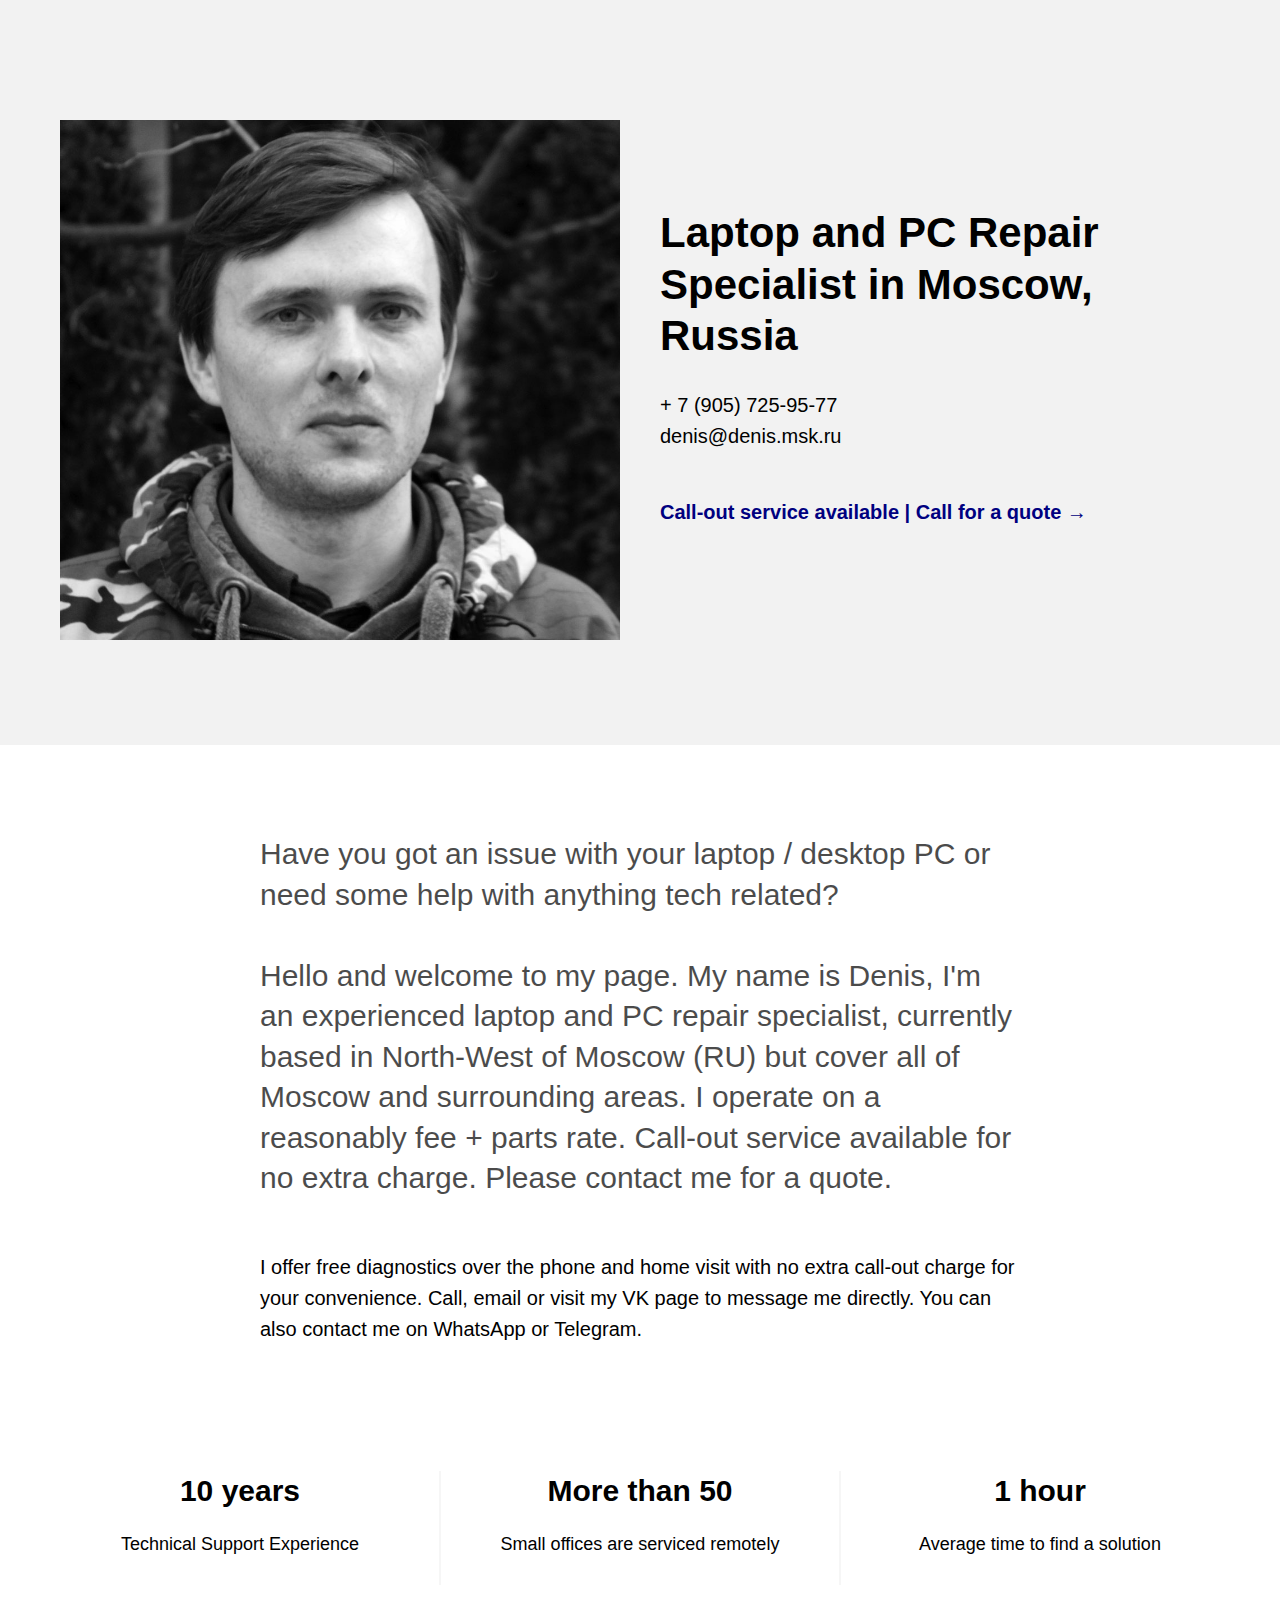
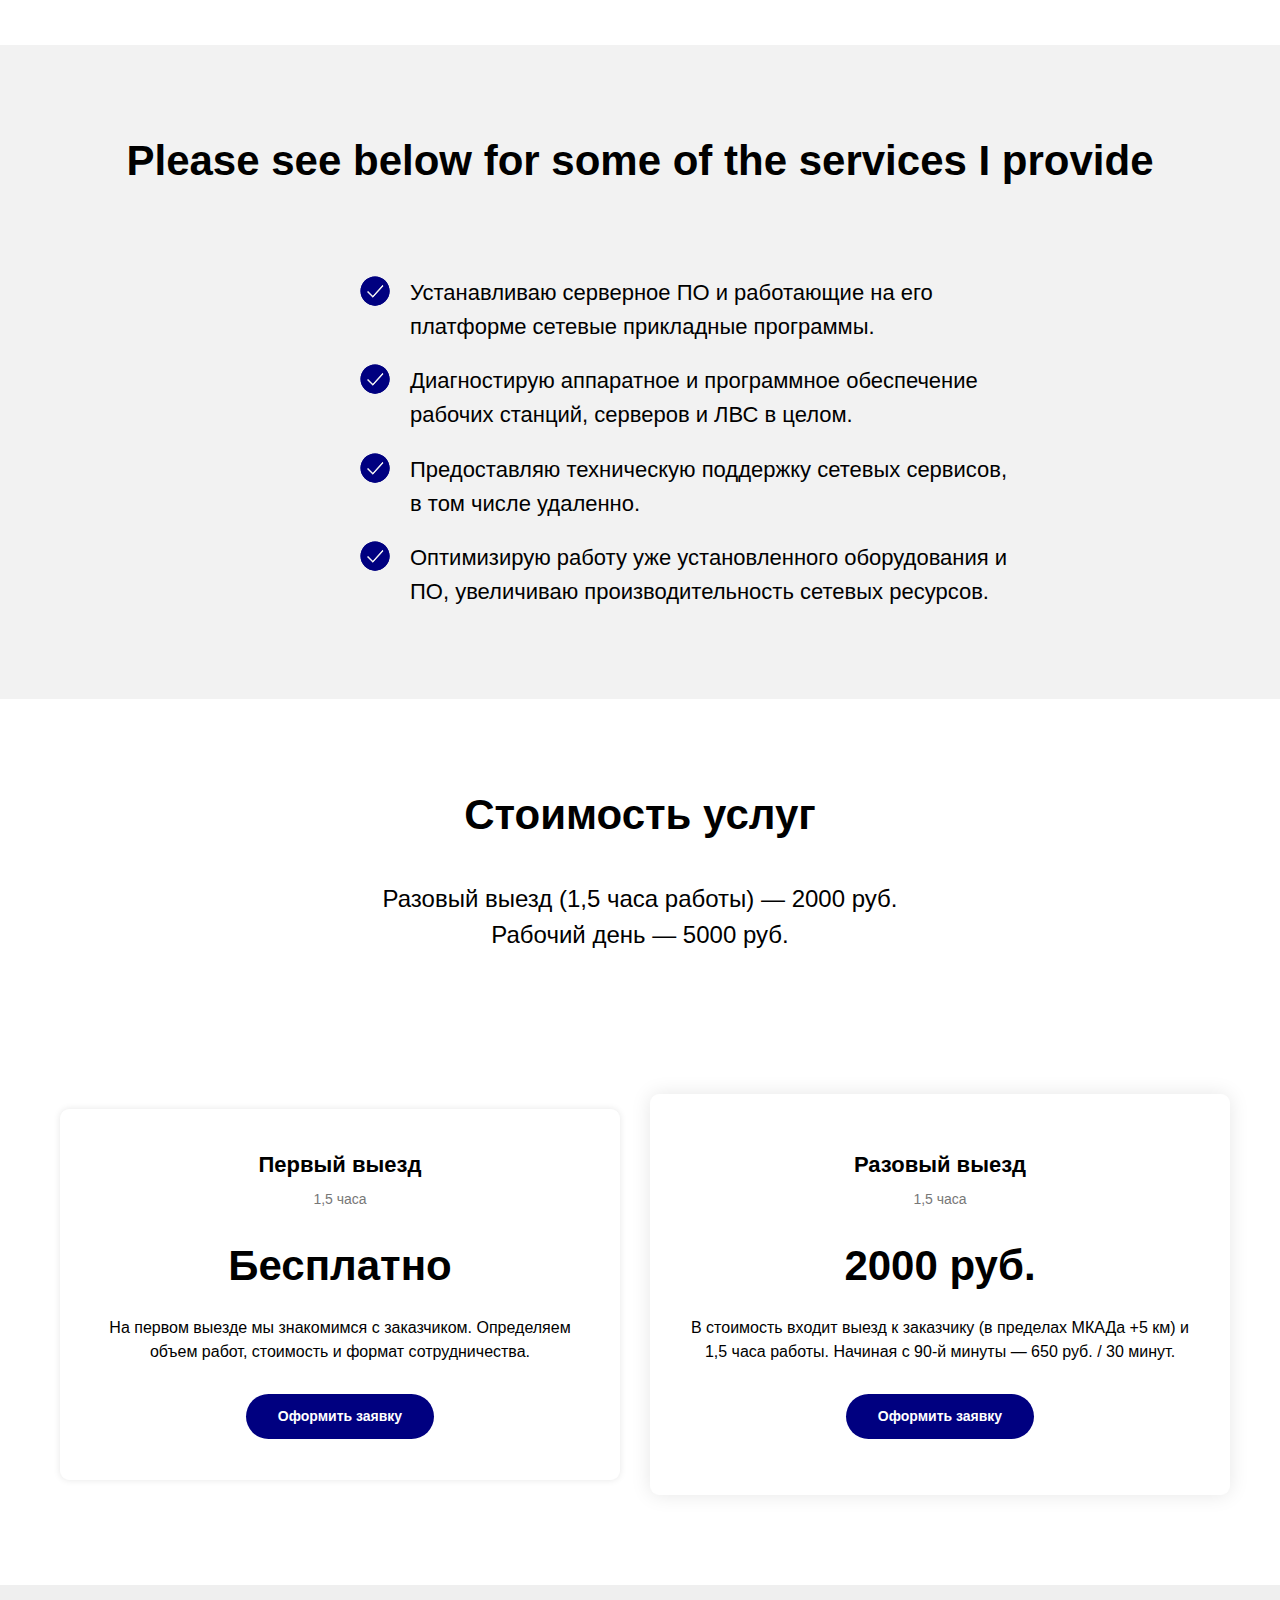
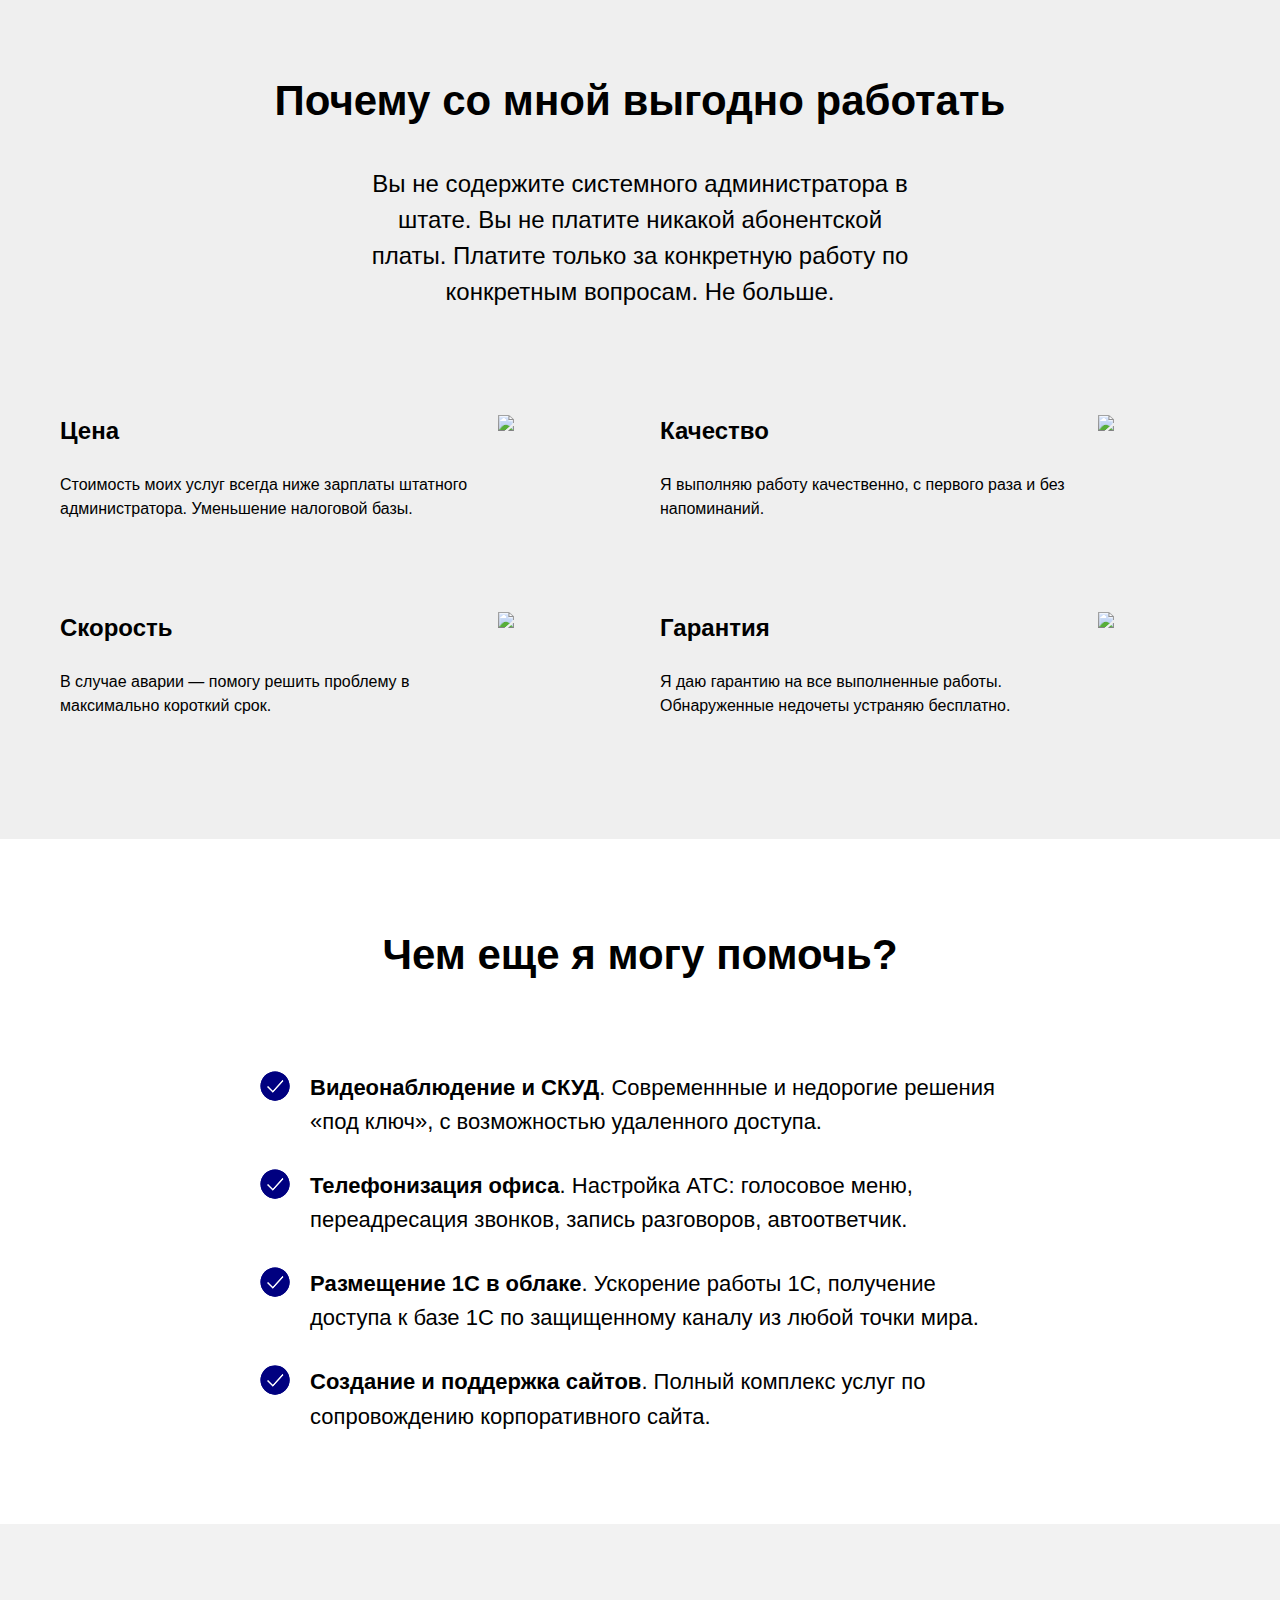
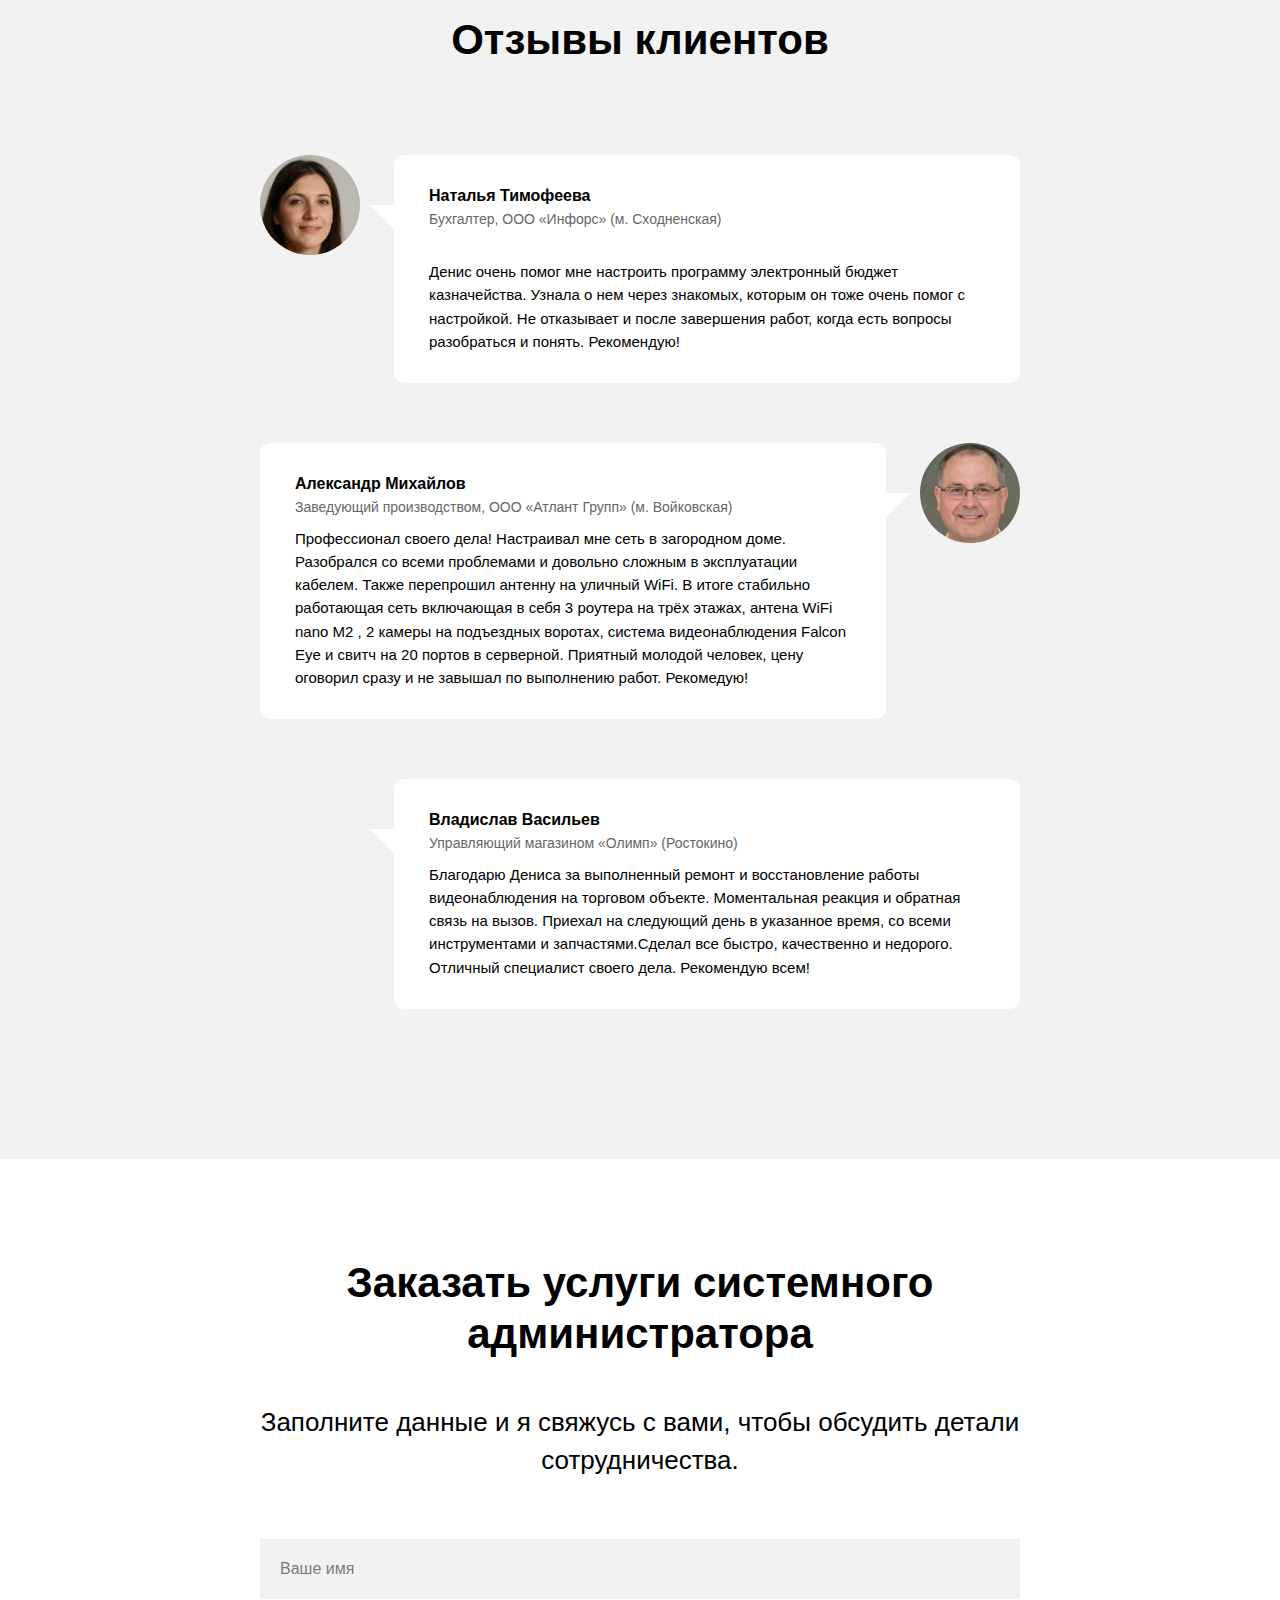
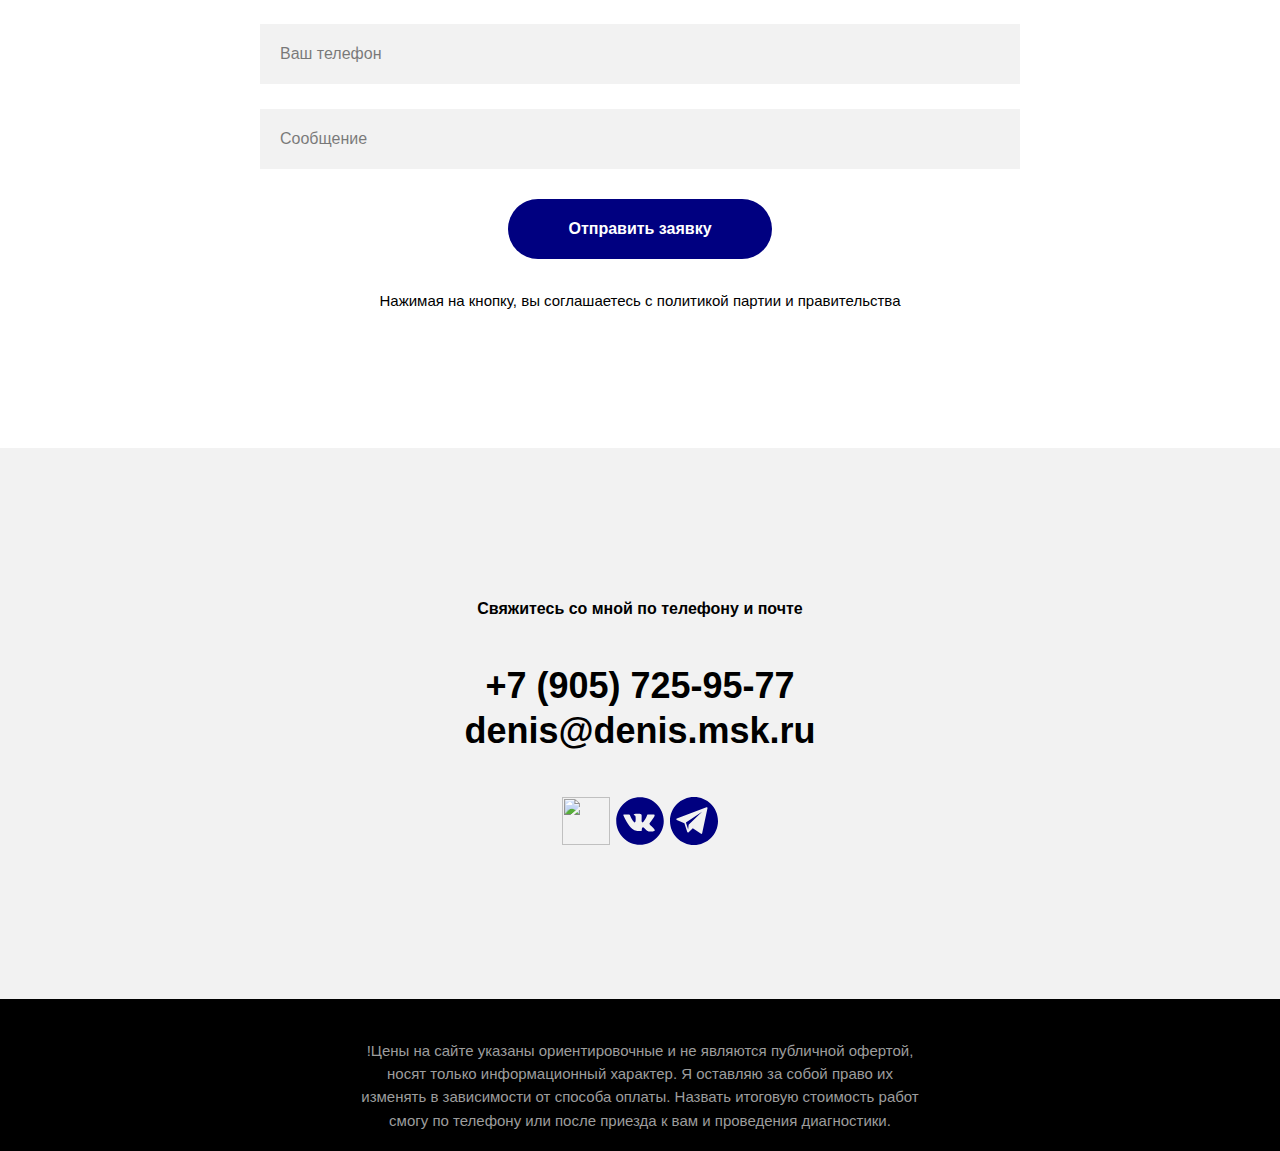
==== commit cd9cad34: "Update index.html" ====
--- a/en/index.html
+++ b/en/index.html
@@ -147,7 +147,7 @@
         <div class="t-section__container t-container">
           <div class="t-col t-col_12">
             <div class="t-section__topwrapper t-align_center">
-              <div class="t-section__title t-title t-title_xs" field="btitle">Виды услуг</div>
+              <div class="t-section__title t-title t-title_xs" field="btitle">Please see below for some of the services I provide</div>
             </div>
           </div>
         </div>
